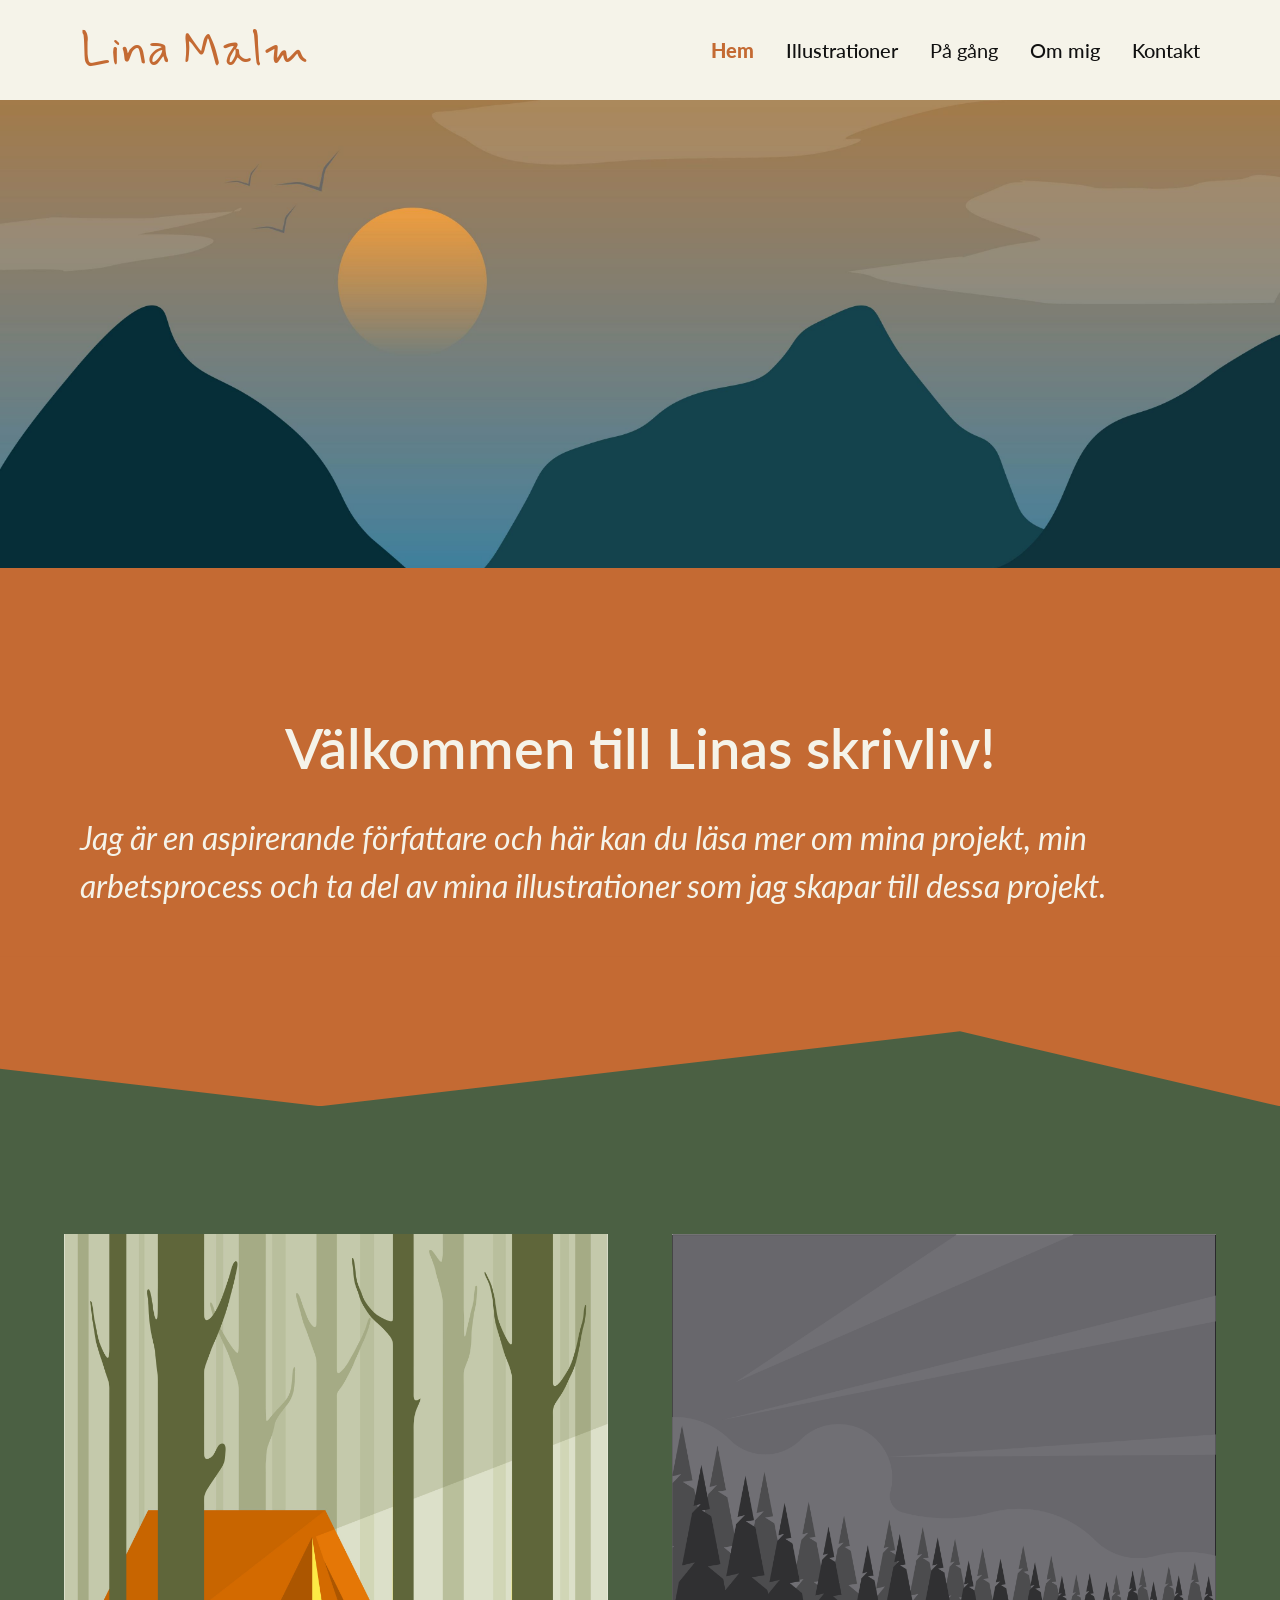
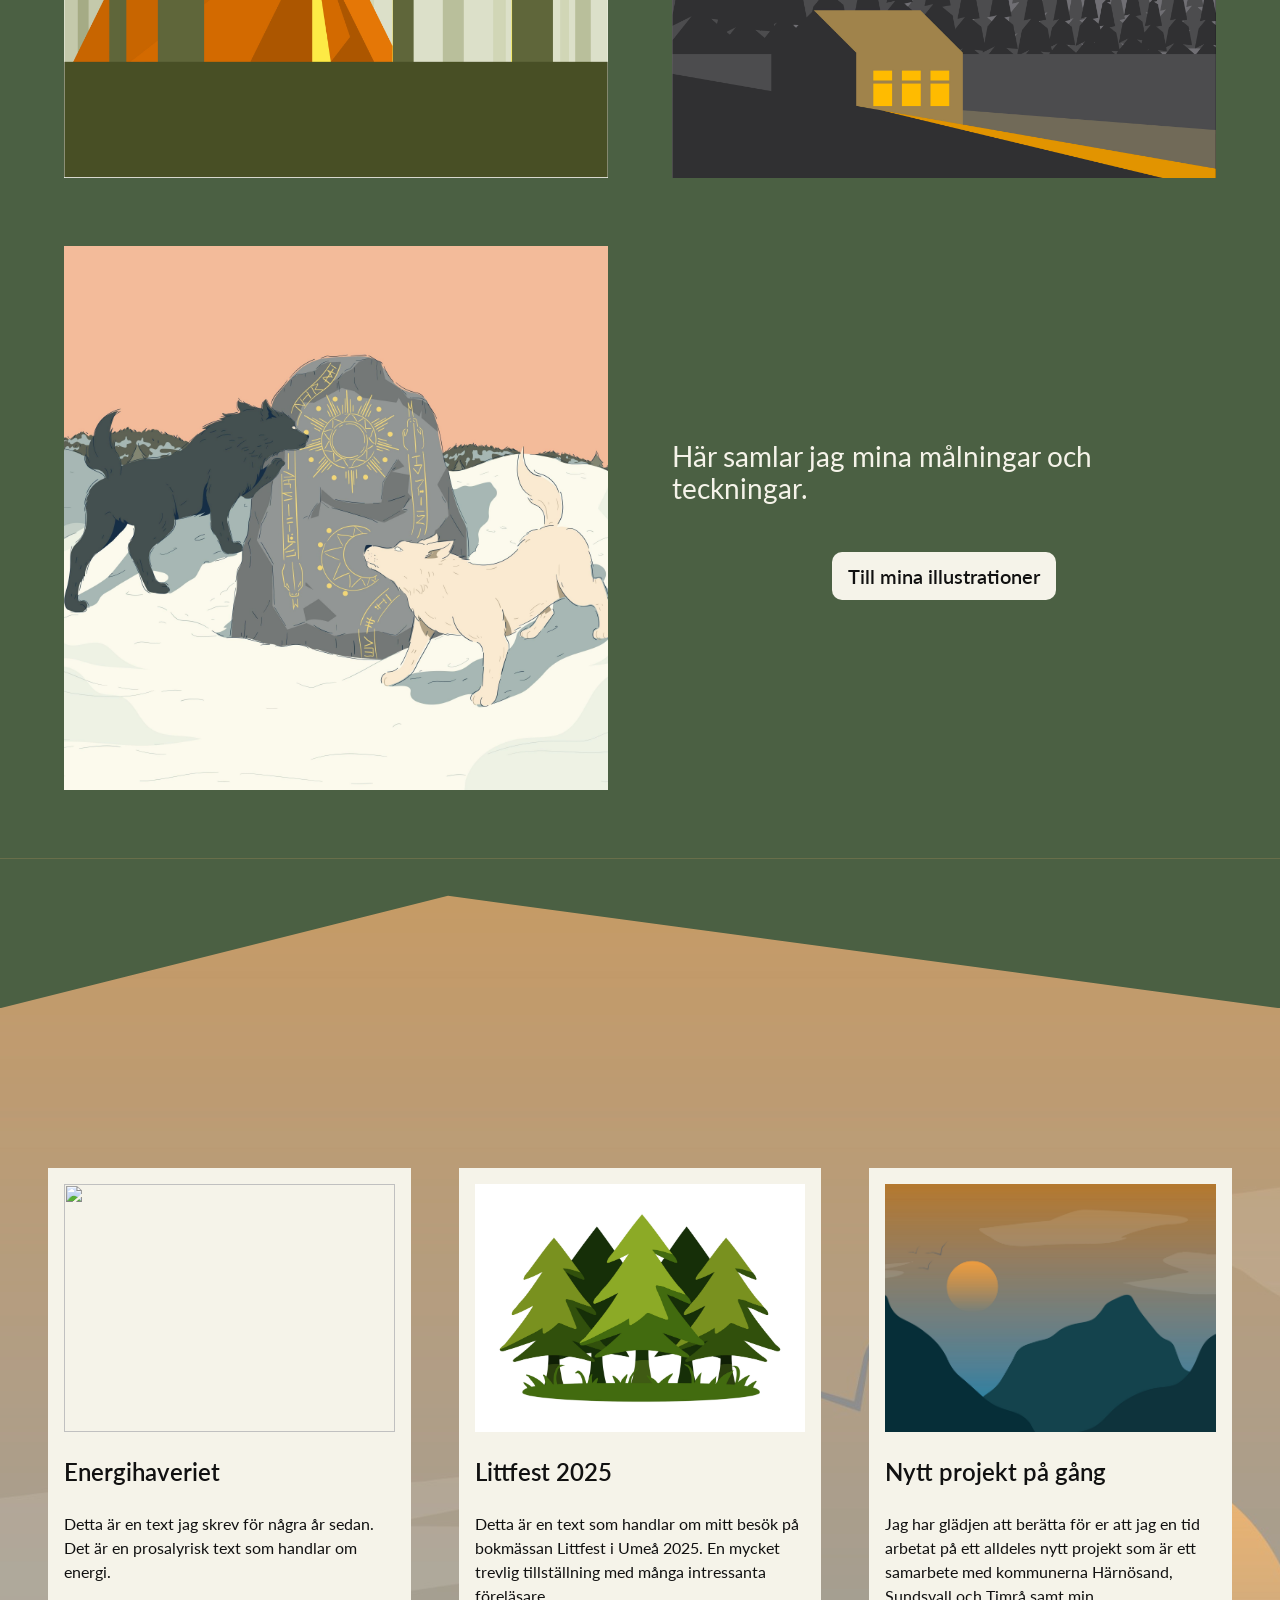
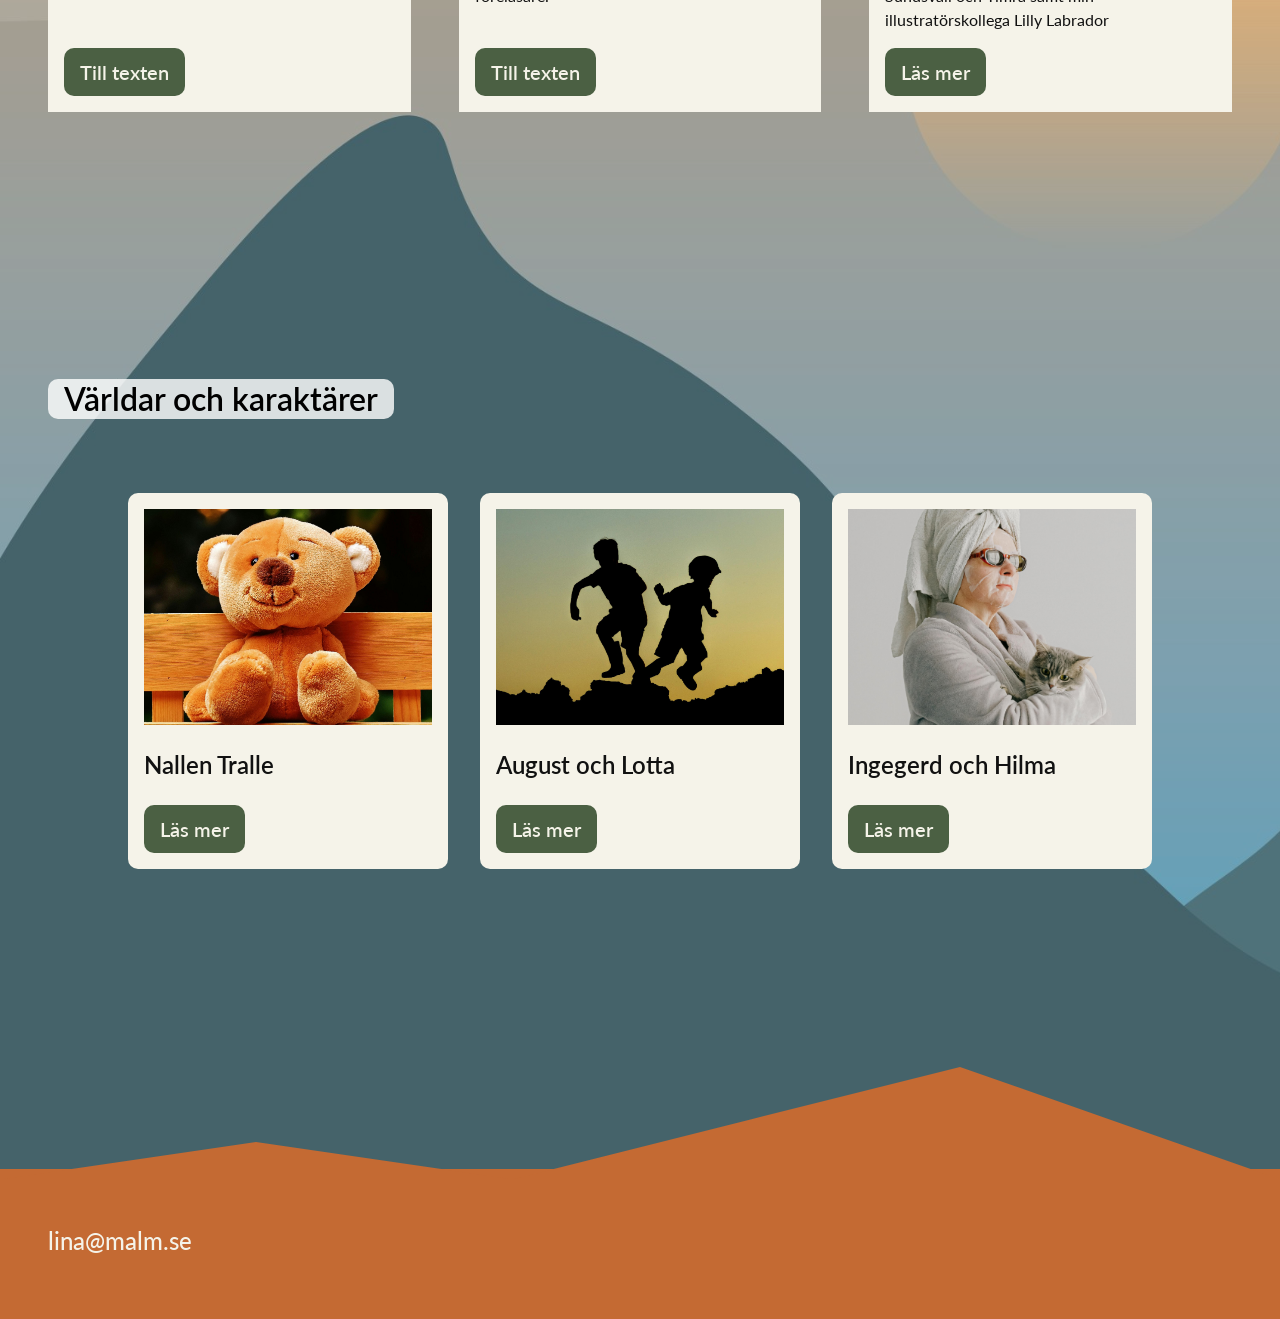
==== index.html @ ade9548f "Påbörjat expandable menu" ====
<!DOCTYPE html>
<html lang="sv">

<head>
    <meta charset="UTF-8">
    <meta name="viewport" content="width=device-width, initial-scale=1.0">
    <title>Lina Malm</title>

    <!-- ikoner -->
    <script src="https://kit.fontawesome.com/57d02b356d.js" crossorigin="anonymous"></script>

    <!-- Fonter -->
    <link rel="preconnect" href="https://fonts.googleapis.com">
    <link rel="preconnect" href="https://fonts.gstatic.com" crossorigin>
    <link
        href="https://fonts.googleapis.com/css2?family=Cormorant+Garamond:ital,wght@0,300..700;1,300..700&family=Lato:ital,wght@0,100;0,300;0,400;0,700;0,900;1,100;1,300;1,400;1,700;1,900&family=Uncial+Antiqua&display=swap"
        rel="stylesheet">

    <link rel="preconnect" href="https://fonts.googleapis.com">
    <link rel="preconnect" href="https://fonts.gstatic.com" crossorigin>
    <link href="https://fonts.googleapis.com/css2?family=Ga+Maamli&family=Great+Vibes&family=Mynerve&display=swap"
        rel="stylesheet">

    <!-- Styles -->
    <link rel="stylesheet" href="style.css">

    <!-- Scripts -->
    <script type="module" src="expandableMenu.js"></script>
</head>

<body>
    <header class="site-header">
        <span class="logotype">Lina Malm</span>
        <nav class="menu">
            <ul class="menu__menulist">
                <li class="menu__list-item menu__list-item--current"><a href="index.html">Hem</a></li>
                <li class="menu__list-item"><a href="">Illustrationer</a></li>
                <li class="menu__list-item menu__list-item--expandable">På gång
                    <ul class="menu__sub">
                        <li class="menu__sub__list-item"><a href="">Världar och karaktärer</a></li>
                        <li class="menu__sub__list-item"><a href="">Arbetsprocesser</a></li>
                        <li class="menu__sub__list-item"><a href="">Texter</a></li>
                    </ul>
                </li>
                <li class="menu__list-item"><a href="om-mig.html">Om mig</a></li>
                <li class="menu__list-item"><a href="">Kontakt</a></li>
            </ul>

            <button class="hamburger-menu">
                <svg width="18" height="12" viewBox="0 0 18 12" fill="none" xmlns="http://www.w3.org/2000/svg">
                    <path
                        d="M1 12C0.71667 12 0.479337 11.904 0.288004 11.712C0.0966702 11.52 0.000670115 11.2827 3.44827e-06 11C-0.000663218 10.7173 0.0953369 10.48 0.288004 10.288C0.48067 10.096 0.718003 10 1 10H17C17.2833 10 17.521 10.096 17.713 10.288C17.905 10.48 18.0007 10.7173 18 11C17.9993 11.2827 17.9033 11.5203 17.712 11.713C17.5207 11.9057 17.2833 12.0013 17 12H1ZM1 7C0.71667 7 0.479337 6.904 0.288004 6.712C0.0966702 6.52 0.000670115 6.28267 3.44827e-06 6C-0.000663218 5.71733 0.0953369 5.48 0.288004 5.288C0.48067 5.096 0.718003 5 1 5H17C17.2833 5 17.521 5.096 17.713 5.288C17.905 5.48 18.0007 5.71733 18 6C17.9993 6.28267 17.9033 6.52033 17.712 6.713C17.5207 6.90567 17.2833 7.00133 17 7H1ZM1 2C0.71667 2 0.479337 1.904 0.288004 1.712C0.0966702 1.52 0.000670115 1.28267 3.44827e-06 1C-0.000663218 0.717333 0.0953369 0.48 0.288004 0.288C0.48067 0.0960001 0.718003 0 1 0H17C17.2833 0 17.521 0.0960001 17.713 0.288C17.905 0.48 18.0007 0.717333 18 1C17.9993 1.28267 17.9033 1.52033 17.712 1.713C17.5207 1.90567 17.2833 2.00133 17 2H1Z"
                        fill="currentColor" />
                </svg>



            </button>

            <ul class="hamburgermenu-expanded">
                <li class="hamburgermenu-expanded__listitem"><a href="index.html">Hem</a></li>
                <li class="hamburgermenu-expanded__listitem"><a href="">Illustrationer</a></li>
                <li class="hamburgermenu-expanded__listitem hamburgermenu-expanded__listitem--with-sub-menu">På gång
                </li>
                <li class="hamburgermenu-expanded__listitem"><a href="">Om mig</a></li>
                <li class="hamburgermenu-expanded__listitem"><a href="">Kontakt</a></li>
            </ul>
        </nav>
    </header>
    <div class="container">

        <div class="hero">
            <figure class="hero__image">
                <img src="images/herobildMittemellanbred.jpg" alt="">
            </figure>
        </div>

        <div class="ingress-test">
            <div class="ingress">
                <h1>Välkommen till Linas skrivliv!</h1>
                <p class="ingress__text">Jag är en aspirerande författare och här kan du läsa mer om mina projekt, min
                    arbetsprocess och ta del av mina illustrationer som jag skapar till dessa projekt.
                </p>
            </div>

            <section class="test">



            </section>
        </div>




        <div class="gallery">
            <figure class="gallery__image">
                <img src="images/bild1.jpg" alt="">
            </figure>

            <figure class="gallery__image">
                <img src="images/bild2.jpg" alt="">
            </figure>

            <figure class="gallery__image">
                <img src="images/bild3.jpg" alt="">
            </figure>

            <div class="gallery__text-area">
                <span class="gallery__text-area__text"> Här samlar jag mina målningar och teckningar. </span>

                <a href="" class="button button--inverted">Till mina illustrationer</a>
            </div>

        </div>

        <div class="above-backgroundforest"></div>


        <div class="backgroundforest">



            <div class="articles">

                <article class="card">
                    <figure class="card__image">
                        <img src="images/bakgrundsbild.jpg" alt="">
                    </figure>

                    <div class="card__content">

                        <div class="card__text">

                            <h3 class=" card__heading">Energihaveriet</h3>

                            <p class="card__exerpt">Detta är en text jag skrev för några år sedan. Det är en prosalyrisk
                                text
                                som
                                handlar om energi.</p>
                        </div>

                        <a href="" class="button">Till texten</a>

                    </div>
                </article>

                <article class="card">
                    <figure class="card__image">
                        <img src="images/bild5.jpg" alt="">
                    </figure>

                    <div class="card__content">

                        <div class="card__text">

                            <h3 class="card__heading">Littfest 2025</h3>

                            <p class="card__exerpt">Detta är en text som handlar om mitt besök på bokmässan Littfest i
                                Umeå
                                2025. En
                                mycket trevlig tillställning med många intressanta föreläsare. </p>
                        </div>

                        <a href="" class="button">Till texten</a>

                    </div>
                </article>

                <article class="card">
                    <figure class="card__image">
                        <img src="images/herobild.jpg" alt="">
                    </figure>

                    <div class="card__content">

                        <div class="card__text">


                            <h3 class="card__heading">Nytt projekt på gång</h3>

                            <p class="card__exerpt">Jag har glädjen att berätta för er att jag en tid arbetat på ett
                                alldeles
                                nytt
                                projekt som är ett samarbete med kommunerna Härnösand, Sundsvall och Timrå samt min
                                illustratörskollega
                                Lilly Labrador</p>
                        </div>

                        <a href="" class="button">Läs mer</a>
                    </div>

                </article>

            </div>

            <div class="projects">

                <h2 class="projects__heading">Världar och karaktärer</h2>

                <div class="project__cards">

                    <div class="project__card">
                        <figure class="project__card__image">
                            <img src="images/nalle.jpg" alt="">
                        </figure>

                        <h3 class="project__card__title">Nallen Tralle</h3>

                        <a href="" class="button">Läs mer</a>
                    </div>

                    <div class="project__card">
                        <figure class="project__card__image">
                            <img src="images/barn.jpg" alt="">
                        </figure>

                        <h3 class="project__card__title">August och Lotta</h3>

                        <a href="" class="button">Läs mer</a>
                    </div>

                    <div class="project__card">
                        <figure class="project__card__image">
                            <img src="images/tantOchKatt.jpg" alt="">
                        </figure>

                        <h3 class="project__card__title">Ingegerd och Hilma</h3>

                        <a href="" class="button">Läs mer</a>
                    </div>

                </div>
            </div>

            <div class="above-footer">

            </div>

        </div>




        <footer>
            <div class="footer__contact">
                <a href="" class="footer__contact__email">lina@malm.se</a>
                <a href="" class="footer__contact__instagram">
                    <i class="fa-brands fa-instagram"></i>
                </a>
            </div>
        </footer>

    </div>

</body>

</html>
---- style.css ----
:root {
  --light-beige: #f5f3e9;
  --darker-beige: #eee9dd;
  /* --dark-grey: #3a3a32; */
  --dark-grey: #111;
  --dark-green: #4b6043;
  /* --mustard-yellow: rgb(185, 106, 51); */
  /* --mustard-yellow: #b36b00; */
  --mustard-yellow: #c46a33;

  --font-headings: "Lato", sans-serif;
  --font-paragraphs: "Lato", sans-serif;
}

/* RESET */

* {
  box-sizing: border-box;

  /* motverkar luddighet på texten i olika webbläsare */
  -webkit-font-smoothing: antialiased;
  -moz-font-smoothing: grayscale;
}

html,
body {
  margin: 0;
  padding: 0;
}

figure {
  margin: 0;
}

img {
  max-width: 100%;
}

/* TYPOGRAFI */

h1 {
  font-family: var(--font-headings);
  font-size: 3.5rem;
  line-height: 3.5rem;
  font-weight: 600;
}

h2 {
  font-family: var(--font-headings);
  font-size: 2rem;
  line-height: 2.5rem;
  font-weight: 600;
}

h3 {
  font-family: var(--font-headings);
  font-size: 1.5rem;
  line-height: 2rem;
  font-weight: 600;
}

p {
  font-family: var(--font-paragraphs);
  font-size: 1rem;
  line-height: 1.5rem;
  font-weight: 400;
}

a {
  font-family: var(--font-headings);
  font-size: 1.25rem;
  line-height: 1.25rem;
  text-decoration: none;
  font-weight: 500;

  &:hover {
    color: var(--mustard-yellow);
  }
}

h1,
h2,
h3,
p,
a {
  color: var(--dark-grey);
}

/* KOMPONENTER */
.button {
  height: 3rem;
  padding: 0.5rem 1rem;
  border-radius: 10px;
  background-color: var(--dark-green);
  color: var(--light-beige);
  font-family: var(--font-headings);
  font-size: 1.25rem;
  line-height: 2.5rem;
  font-weight: 600;
  display: inline-flex;
  align-items: center;
  text-decoration: none;

  &.button--inverted {
    background-color: var(--light-beige);
    color: var(--dark-grey);
  }
}

.site-header {
  background-color: var(--light-beige);
  position: fixed;
  top: 0;
  left: 0;
  width: 100%;
  z-index: 999;
  display: flex;
  justify-content: space-between;
  align-items: center;
  height: 100px;
  padding: 0 5rem;
  .logotype {
    /* font-family: "Ga Maamli", sans-serif; */
    /* font-family: "Great Vibes", cursive; */
    font-family: "Mynerve", cursive;

    font-size: 3rem;
    color: var(--mustard-yellow);
  }

  .menu__menulist {
    display: flex;
    gap: 2rem;
    list-style: none;
    text-decoration: none;
    font-family: "Lato", sans-serif;
    font-size: 1.25rem;
    color: var(--dark-grey);

    .menu__list-item--current a {
      color: var(--mustard-yellow);
      font-weight: 900;
    }

    .menu__list-item--expandable {
      position: relative;
    }

    .menu__sub {
      display: none;
      position: absolute;
      top: 100%;
      list-style: none;
      background-color: var(--light-beige);
      margin-left: 0;
      padding-left: 0;
      padding-top: 1rem;

      .menu__sub__list-item {
        white-space: nowrap;
        padding: 0.5rem 1rem;
      }
    }

    .menu__list-item--expandable:hover {
      .menu__sub {
        display: block;
      }
    }
  }

  .hamburger-menu {
    border: 0;
    background: none;
    display: none;
  }

  .hamburgermenu-expanded {
    position: absolute;
    right: 1rem;
    list-style: none;
    background-color: var(--light-beige);
    padding: 1rem;

    li {
      font-family: "Lato", sans-serif;
      font-size: 1.25rem;
      color: var(--dark-grey);
      &:hover {
        color: var(--mustard-yellow);
      }
    }

    display: none;

    &.visible {
      display: flex;
      flex-direction: column;
      gap: 0.5rem;

      @media screen and (min-width: 780px) {
        display: none;
      }
    }
  }

  @media screen and (max-width: 1100px) {
    padding: 0 2rem;
  }

  @media screen and (max-width: 1000px) {
    .menu__menulist {
      gap: 1rem;

      .menu__list-item,
      .menu__list-item > a {
        font-size: 1rem;
      }

      .menu__sub {
        .menu__sub__list-item > a {
          font-size: 1rem;
        }
      }
    }
  }

  @media screen and (max-width: 900px) {
    padding: 0 1rem;
  }
  @media screen and (max-width: 780px) {
    .menu__menulist {
      display: none;
    }
    .hamburger-menu {
      display: block;
    }
  }

  @media screen and (max-width: 550px) {
    .logotype {
      font-size: 2rem;
    }
  }
}

.container {
  margin-top: 100px;
  /* min-height: 510rem;
  min-width: 70rem; */

  /* background-color: var(--light-beige); */
}

.hero__image {
  margin-bottom: -1rem;
  overflow-x: hidden;
}

.ingress {
  padding-top: 5rem;
  padding-left: 5rem;
  padding-right: 5rem;
  height: 25rem;
  display: flex;
  flex-direction: column;
  justify-content: center;
  align-items: center;

  background-color: var(--mustard-yellow);

  h1 {
    color: var(--light-beige);
  }

  .ingress__text {
    margin: 0;
    color: var(--light-beige);
    font-size: 2rem;
    line-height: 3rem;
    max-width: 75rem;
    font-style: italic;
  }
}

.ingress-test {
  background-color: var(--mustard-yellow);
}

.test {
  height: 150px;
  width: 100%;
  background-color: var(--mustard-yellow);
  /* background-color: pink; */
  clip-path: polygon(0px 0px, 100% 0px, 100% 100%, 75% 50%, 25% 100%, 0px 75%);
}

.gallery {
  /* background-color: var(--light-beige); */

  background-color: var(--dark-green);
  /* .gallery__image {
    background-color: var(--light-beige);
    padding: 1rem;
  } */

  display: grid;
  grid-template-columns: 1fr 1fr;
  grid-template-rows: 1fr 1fr;

  gap: 4rem;
  padding: 15rem 4rem 4rem;
  margin-top: -7rem;

  .gallery__text-area {
    display: flex;
    flex-direction: column;
    justify-content: center;
    align-items: center;
    gap: 3rem;

    .gallery__text-area__text {
      font-family: var(--font-headings);

      color: var(--light-beige);

      font-size: 1.75rem;
      line-height: 2rem;
    }
  }
}

.above-backgroundforest {
  height: 150px;
  /* background-color: var(--light-beige); */
  background-color: var(--dark-green);

  width: 100%;
  clip-path: polygon(0px 0px, 100% 0px, 100% 100%, 35% 25%, 0px 100%);
}

.backgroundforest {
  margin-top: -150px;
  padding-top: 150px;
  background-image: url("images/herobild.jpg");

  /* background: linear-gradient(rgba(47, 58, 46, 0.7), rgba(47, 58, 46, 0.7)),
    url(images/bakgrundsbild.jpg); */

  background-size: cover;

  background-repeat: no-repeat;

  margin-bottom: 150px;
  /* background-blend-mode: var(--mustard-yellow); */
  background-color: rgba(255, 255, 255, 0.25);
  background-blend-mode: overlay;
}

.articles {
  /* background-color: #fff; */

  display: flex;
  flex-wrap: wrap;
  padding: 10rem 3rem;
  gap: 3rem;

  .card {
    background-color: var(--light-beige);
    display: flex;
    flex-direction: column;
    flex: 1 1 18rem;
    padding: 1rem;

    .card__image {
      aspect-ratio: 4/3;
      overflow: hidden;
    }

    .card__image img {
      width: 100%;
      height: 100%;
      object-fit: cover;
      display: block;
    }

    .card__content {
      display: flex;
      flex-direction: column;
      justify-content: space-between;

      flex: 1;

      .button {
        margin-top: auto;
        width: fit-content;
        /* align-self: center; */
      }
    }
  }
}

.projects {
  margin-top: 5rem;

  .projects__heading {
    display: inline-block;
    background-color: rgba(255, 255, 255, 0.8);
    background-blend-mode: overlay;
    border-radius: 10px;

    margin-left: 3rem;
    padding: 0 1rem;
  }

  .projects__heading,
  .projects__description {
    color: black;
  }
  .project__cards {
    height: 100%;
    display: flex;
    justify-content: center;
    gap: 2rem;
    margin-top: 3rem;
    padding-bottom: 10rem;
  }

  .project__card {
    background-color: var(--light-beige);

    /* display: grid;
    grid-template-columns: 1fr;
    grid-template-rows: 5fr 2fr 1fr; */

    display: flex;
    flex-direction: column;
    flex: 1 1 18rem;

    max-width: 20rem;
    padding: 1rem;
    border-radius: 10px;

    .project__card__image {
      max-width: 20rem;
      /* border-radius: 100%; */

      aspect-ratio: 4/3;
      overflow: hidden;

      img {
        height: 100%;
        width: 100%;
        object-fit: cover;
        display: block;
      }
    }
    .button {
      width: fit-content;
      margin-top: auto;
      /* align-self: center; */
    }
  }
}

.projects {
  height: 100%;
}

.above-footer {
  height: 150px;
  width: 100%;
  background-color: var(--mustard-yellow);
  /* background-color: pink; */

  clip-path: polygon(0% 100%, 20% 75%, 40% 100%, 75% 25%, 100% 100%, 0% 100%);
}

footer {
  /* padding: 10rem 4rem 4rem; */
  margin-top: -10rem;
  color: var(--light-beige);
  background-color: var(--mustard-yellow);
  height: 150px;
  display: flex;
  align-items: center;
  padding-left: 3rem;
  justify-content: start;
  /* gap: 2rem; */
  line-height: 1.5rem;
}

.footer__contact__email {
  color: var(--light-beige);
  font-size: 1.5rem;
  margin-right: 1.25rem;
}

.fa-instagram {
  color: var(--light-beige);
  /* vertical-align: baseline; */
  margin: 0;
  padding: 0;
  font-size: 1.5rem;
}

/* OM MIG - UNDERSIDAN */
.content__om-mig {
  margin-top: 100px;
  background-color: var(--light-beige);
  padding: 2rem 3rem;
}

.om-mig__picture-heading-ingress {
  display: grid;
  grid-template-columns: 2fr 3fr;

  gap: 2rem;
  max-width: 60rem;
  padding: 0;
  margin: 0 auto;

  h2 {
    padding: 0;
    margin: 1rem 0 1rem;
  }

  .om-mig__heading-ingress {
    /* display: flex;
    flex-direction: column;
    justify-content: center; */

    font-style: var(--font-paragraphs);
    color: var(--dark-grey);
  }

  .om-mig__ingress {
    background-color: var(--light-beige);
    padding: 0;
    margin: 0;

    font-size: 1.25rem;
    font-style: italic;
    line-height: 150%;
  }
}

.om-mig__text {
  max-width: 60rem;
  margin-left: auto;
  margin-right: auto;
}

.footer--om-mig {
  margin-top: auto;
  /* padding: 10rem 4rem 4rem; */
  /* margin-top: -10rem; */
  color: var(--light-beige);
  background-color: var(--mustard-yellow);
  height: 150px;
  display: flex;
  align-items: center;
  padding-left: 3rem;
  justify-content: start;
  /* gap: 2rem; */
  line-height: 1.5rem;

  .footer__contact__email {
    color: var(--light-beige);
    font-size: 1.5rem;
    margin-right: 1.25rem;
  }

  .fa-instagram {
    color: var(--light-beige);
    /* vertical-align: baseline; */
    margin: 0;
    padding: 0;
    font-size: 1.5rem;
  }
}
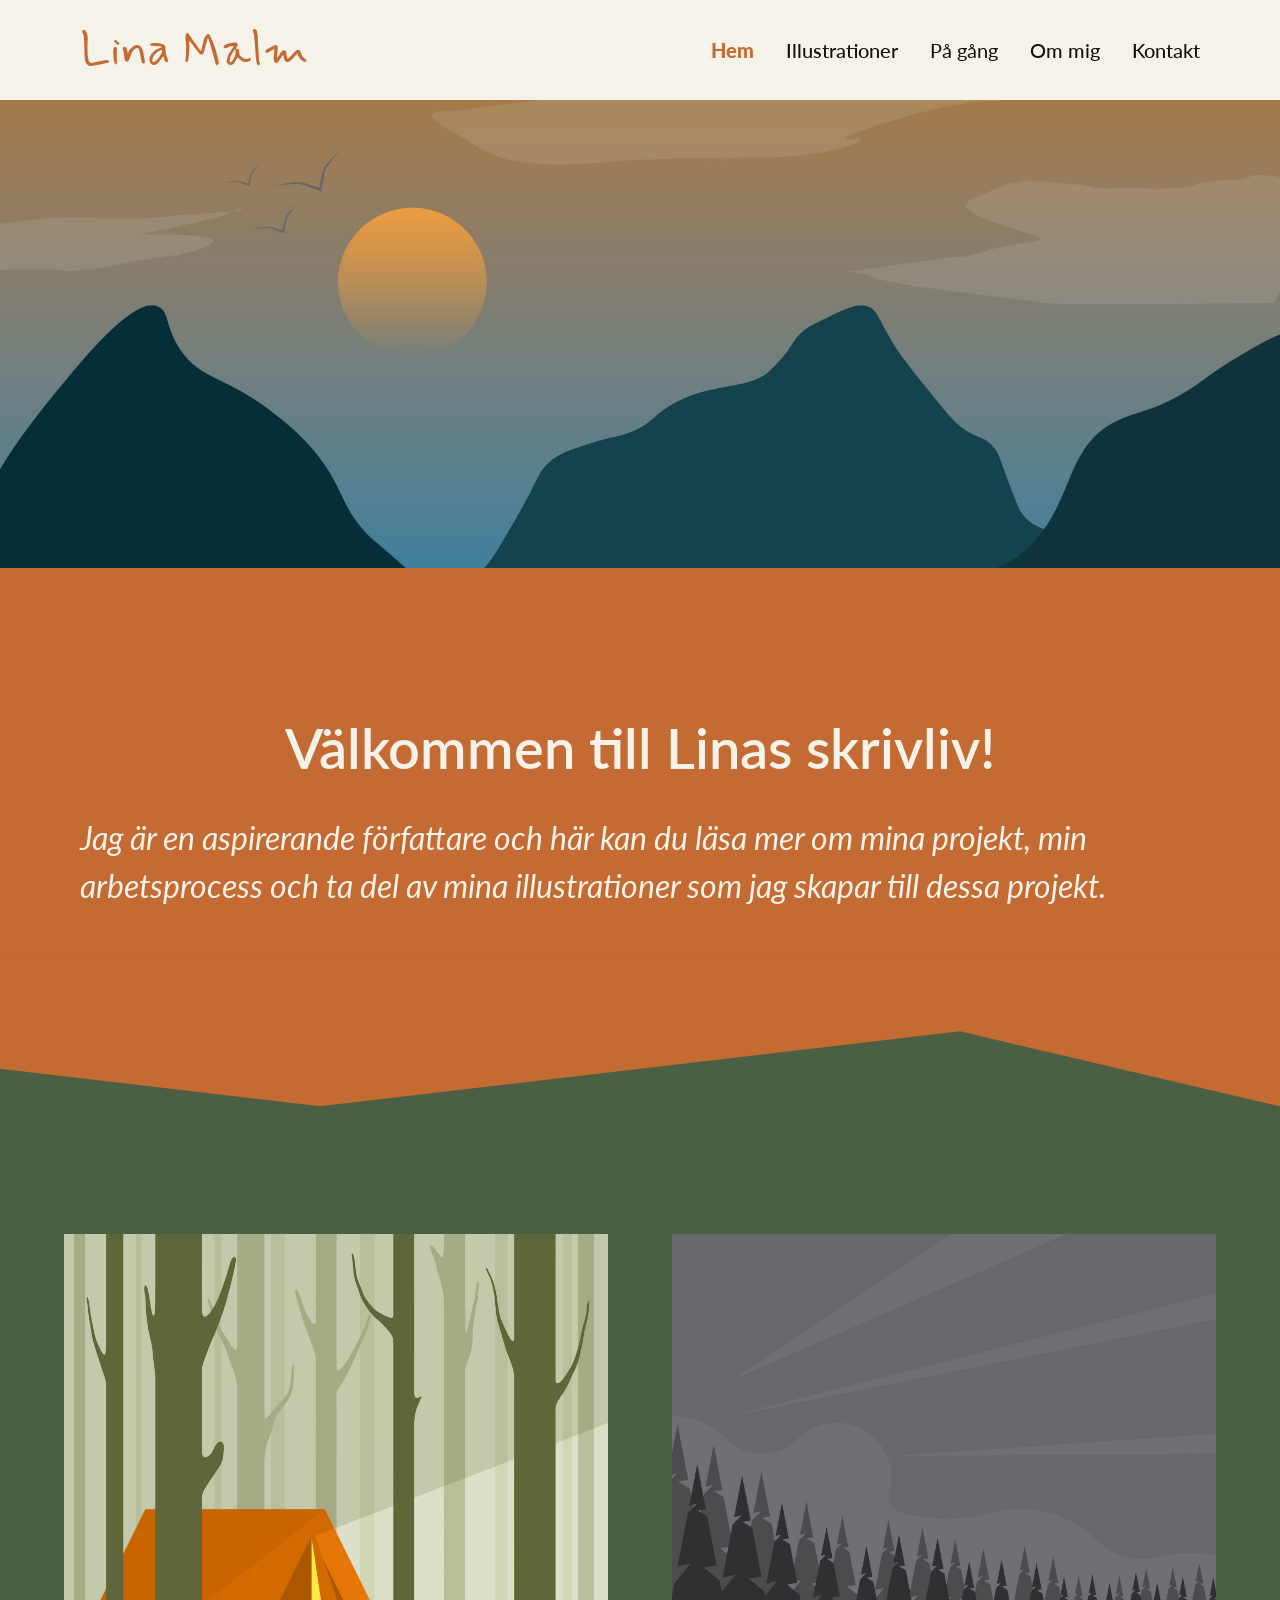
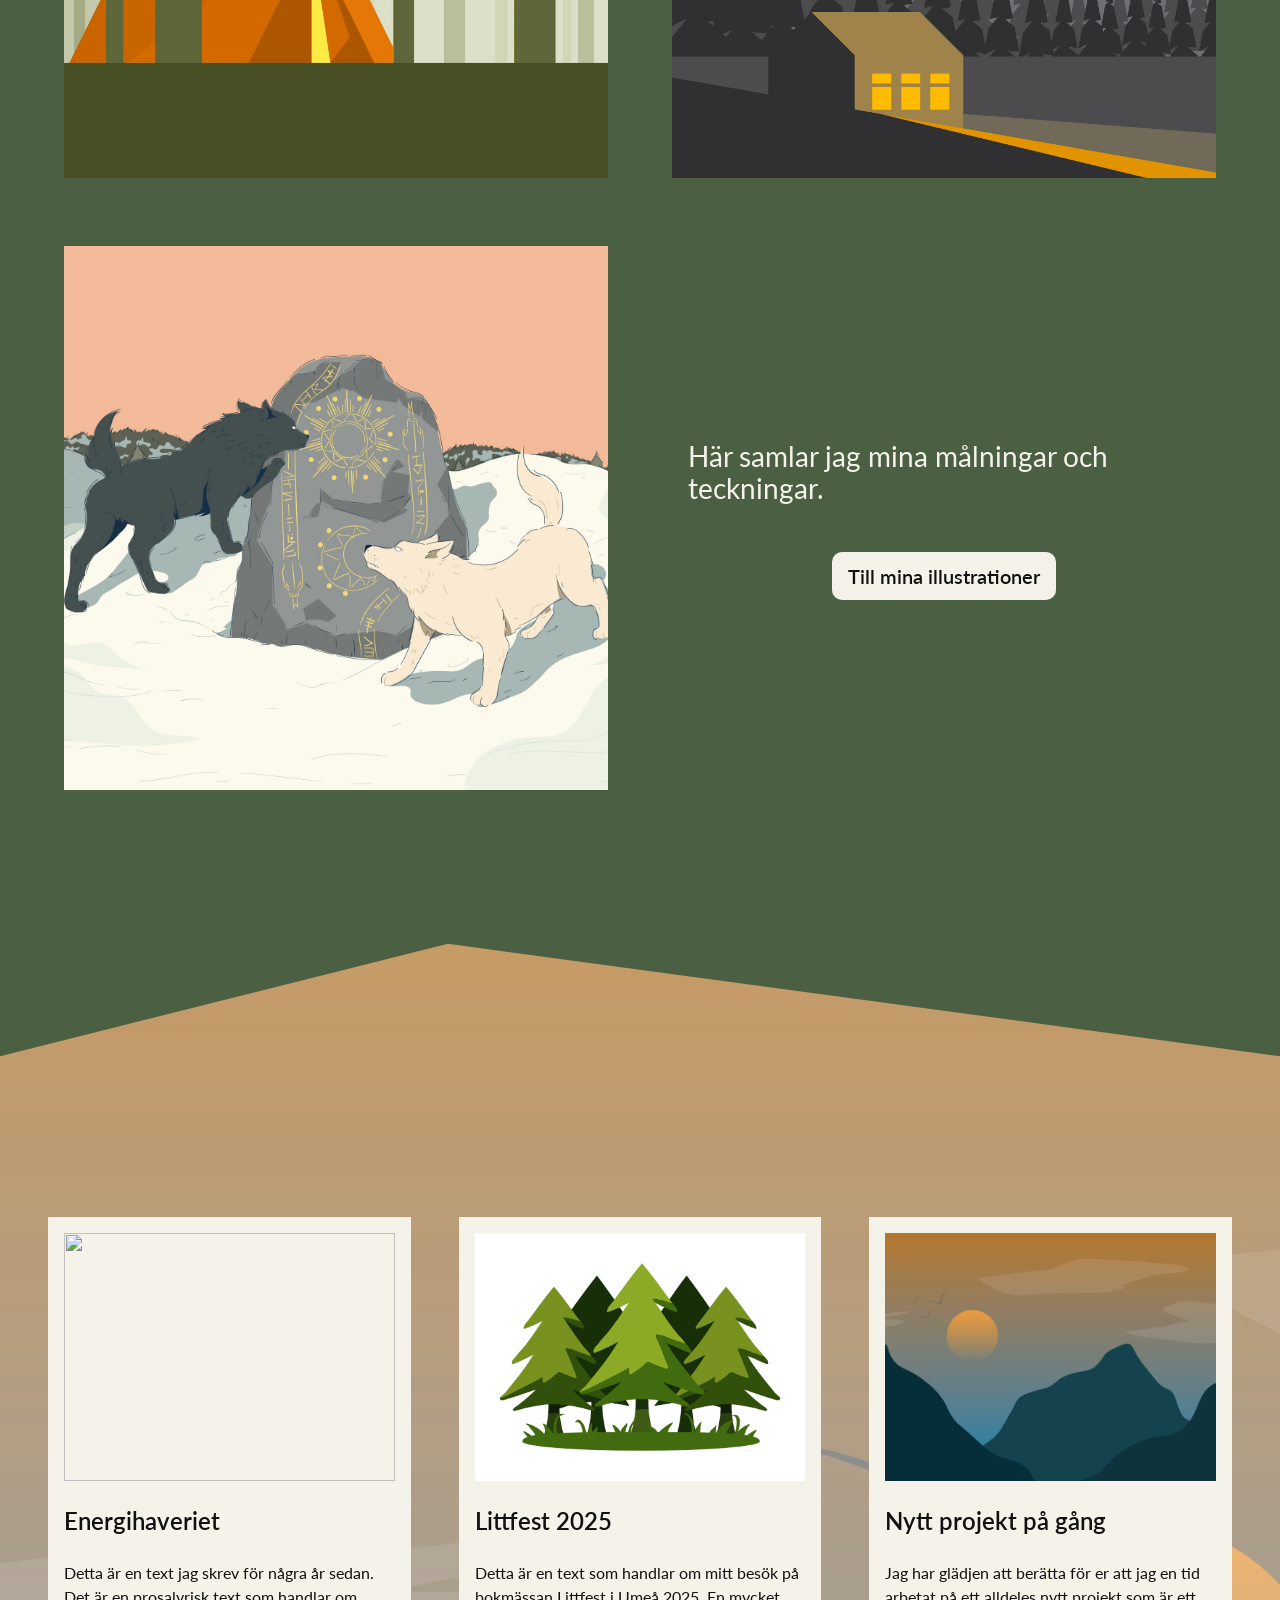
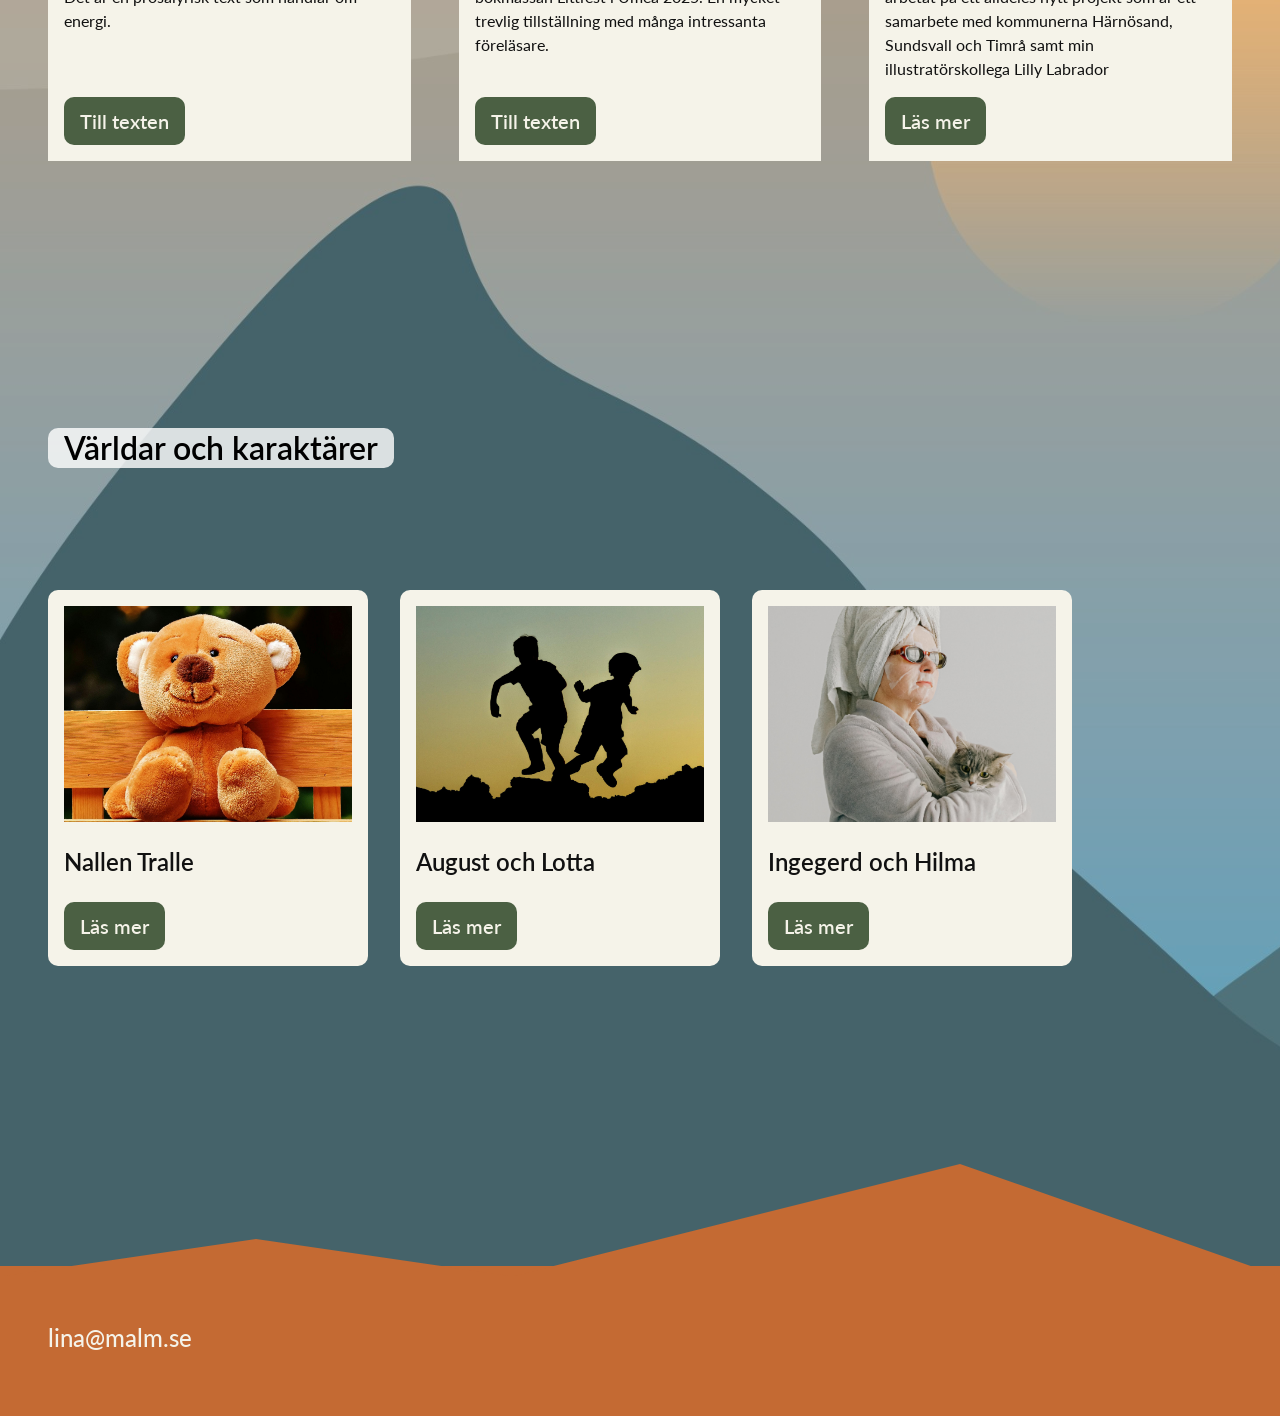
==== commit 75e42e8c: "Fixat bugg med synlig kantlinje vid extradivarna med polygon" ====
--- a/index.html
+++ b/index.html
@@ -58,9 +58,17 @@
             </button>
 
             <ul class="hamburgermenu-expanded">
+                <li class="hamburgermenu-expanded__listitem close-item"><button class="close-button">X</button></li>
                 <li class="hamburgermenu-expanded__listitem"><a href="index.html">Hem</a></li>
                 <li class="hamburgermenu-expanded__listitem"><a href="">Illustrationer</a></li>
                 <li class="hamburgermenu-expanded__listitem hamburgermenu-expanded__listitem--with-sub-menu">På gång
+                    <ul class="hamburgermenu-expanded__submenu-expanded">
+                        <li class="menu__sub__list-item"><a href="">Världar och karaktärer</a></li>
+                        <li class="menu__sub__list-item"><a href="">Arbetsprocesser</a></li>
+                        <li class="menu__sub__list-item"><a href="">Texter</a></li>
+
+
+                    </ul>
                 </li>
                 <li class="hamburgermenu-expanded__listitem"><a href="">Om mig</a></li>
                 <li class="hamburgermenu-expanded__listitem"><a href="">Kontakt</a></li>
@@ -85,6 +93,7 @@
 
             <section class="test">
 
+                <!-- Hela denna div är en polygonformation för ojämna kanter på sektionerna -->
 
 
             </section>
@@ -92,29 +101,37 @@
 
 
 
-
-        <div class="gallery">
-            <figure class="gallery__image">
-                <img src="images/bild1.jpg" alt="">
-            </figure>
-
-            <figure class="gallery__image">
-                <img src="images/bild2.jpg" alt="">
-            </figure>
-
-            <figure class="gallery__image">
-                <img src="images/bild3.jpg" alt="">
-            </figure>
-
-            <div class="gallery__text-area">
-                <span class="gallery__text-area__text"> Här samlar jag mina målningar och teckningar. </span>
-
-                <a href="" class="button button--inverted">Till mina illustrationer</a>
-            </div>
-
-        </div>
-
-        <div class="above-backgroundforest"></div>
+        <div class="gallery-and-above-background-forest">
+
+
+            <div class="gallery">
+                <figure class="gallery__image">
+                    <img src="images/bild1.jpg" alt="">
+                </figure>
+
+                <figure class="gallery__image">
+                    <img src="images/bild2.jpg" alt="">
+                </figure>
+
+                <figure class="gallery__image">
+                    <img src="images/bild3.jpg" alt="">
+                </figure>
+
+                <div class="gallery__text-area">
+                    <span class="gallery__text-area__text"> Här samlar jag mina målningar och teckningar. </span>
+
+                    <a href="" class="button button--inverted">Till mina illustrationer</a>
+                </div>
+
+            </div>
+
+            <div class="above-backgroundforest">
+                <!-- Hela denna div är en polygonformation för ojämna kanter på sektionerna -->
+
+            </div>
+
+        </div>
+
 
 
         <div class="backgroundforest">
@@ -234,6 +251,7 @@
             </div>
 
             <div class="above-footer">
+                <!-- Hela denna div är en polygonformation för ojämna kanter på sektionerna -->
 
             </div>
 
--- a/style.css
+++ b/style.css
@@ -186,9 +186,20 @@
       font-family: "Lato", sans-serif;
       font-size: 1.25rem;
       color: var(--dark-grey);
+      padding: 0.5rem;
       &:hover {
         color: var(--mustard-yellow);
       }
+    }
+
+    .close-item {
+      align-self: flex-end;
+    }
+
+    .close-button {
+      border: none;
+      background: none;
+      font-size: 1.5rem;
     }
 
     display: none;
@@ -201,6 +212,15 @@
       @media screen and (min-width: 780px) {
         display: none;
       }
+    }
+  }
+
+  .hamburgermenu-expanded__submenu-expanded {
+    list-style: none;
+    padding-top: 0.5rem;
+
+    li {
+      padding: 0.5rem;
     }
   }
 
@@ -280,6 +300,47 @@
     line-height: 3rem;
     max-width: 75rem;
     font-style: italic;
+    z-index: 950;
+  }
+
+  @media screen and (max-width: 1080px) {
+    align-items: start;
+  }
+
+  @media screen and (max-width: 900px) {
+    padding: 3rem 3rem 0 3rem;
+  }
+
+  @media screen and (max-width: 810px) {
+    height: 15rem;
+
+    h1 {
+      font-size: 2rem;
+      line-height: 2rem;
+    }
+
+    .ingress__text {
+      font-size: 1.5rem;
+      line-height: 150%;
+    }
+  }
+
+  @media screen and (max-width: 650px) {
+    padding: 1rem 1rem 0 1rem;
+  }
+
+  @media screen and (max-width: 500px) {
+    height: 10rem;
+
+    h1 {
+      font-size: 1.5rem;
+      line-height: 100%;
+    }
+
+    .ingress__text {
+      font-size: 1rem;
+      line-height: 150%;
+    }
   }
 }
 
@@ -295,24 +356,23 @@
   clip-path: polygon(0px 0px, 100% 0px, 100% 100%, 75% 50%, 25% 100%, 0px 75%);
 }
 
+.gallery-and-above-background-forest {
+  background-color: var(--dark-green);
+}
+
 .gallery {
-  /* background-color: var(--light-beige); */
-
   background-color: var(--dark-green);
-  /* .gallery__image {
-    background-color: var(--light-beige);
-    padding: 1rem;
-  } */
 
   display: grid;
   grid-template-columns: 1fr 1fr;
-  grid-template-rows: 1fr 1fr;
+  /* grid-template-rows: 1fr 1fr; */
 
   gap: 4rem;
-  padding: 15rem 4rem 4rem;
+  padding: 15rem 4rem 10rem;
   margin-top: -7rem;
 
   .gallery__text-area {
+    padding: 1rem;
     display: flex;
     flex-direction: column;
     justify-content: center;
@@ -328,11 +388,37 @@
       line-height: 2rem;
     }
   }
+
+  @media screen and (max-width: 900px) {
+    gap: 2rem;
+    padding: 12rem 2rem 4rem;
+  }
+
+  @media screen and (max-width: 700px) {
+    gap: 1rem;
+    padding: 10rem 1rem 4rem;
+
+    .gallery__text-area {
+      .gallery__text-area__text {
+        font-size: 1.25rem;
+        line-height: 150%;
+      }
+
+      .button {
+        font-size: 1.25rem;
+        padding: 0.5rem 1rem;
+      }
+    }
+  }
+
+  @media screen and (max-width: 600px) {
+    grid-template-columns: 1fr;
+  }
 }
 
 .above-backgroundforest {
+  margin-top: -3rem;
   height: 150px;
-  /* background-color: var(--light-beige); */
   background-color: var(--dark-green);
 
   width: 100%;
@@ -340,7 +426,7 @@
 }
 
 .backgroundforest {
-  margin-top: -150px;
+  margin-top: -149px;
   padding-top: 150px;
   background-image: url("images/herobild.jpg");
 
@@ -402,6 +488,9 @@
 
 .projects {
   margin-top: 5rem;
+  display: flex;
+  flex-direction: column;
+  align-items: flex-start;
 
   .projects__heading {
     display: inline-block;
@@ -418,8 +507,10 @@
     color: black;
   }
   .project__cards {
+    padding: 3rem;
     height: 100%;
     display: flex;
+    flex-wrap: wrap;
     justify-content: center;
     gap: 2rem;
     margin-top: 3rem;
@@ -461,11 +552,34 @@
       /* align-self: center; */
     }
   }
-}
-
-.projects {
+
+  @media screen and (max-width: 780px) {
+    padding: 2rem;
+
+    .projects__heading {
+      margin-left: auto;
+      margin-right: auto;
+      /* align-self: center; */
+    }
+
+    .project__cards {
+      margin-top: 0;
+    }
+  }
+
+  @media screen and (max-width: 650px) {
+    margin-top: 0;
+    padding: 0;
+
+    .project__cards {
+      padding: 3rem;
+    }
+  }
+}
+
+/* .projects {
   height: 100%;
-}
+} */
 
 .above-footer {
   height: 150px;
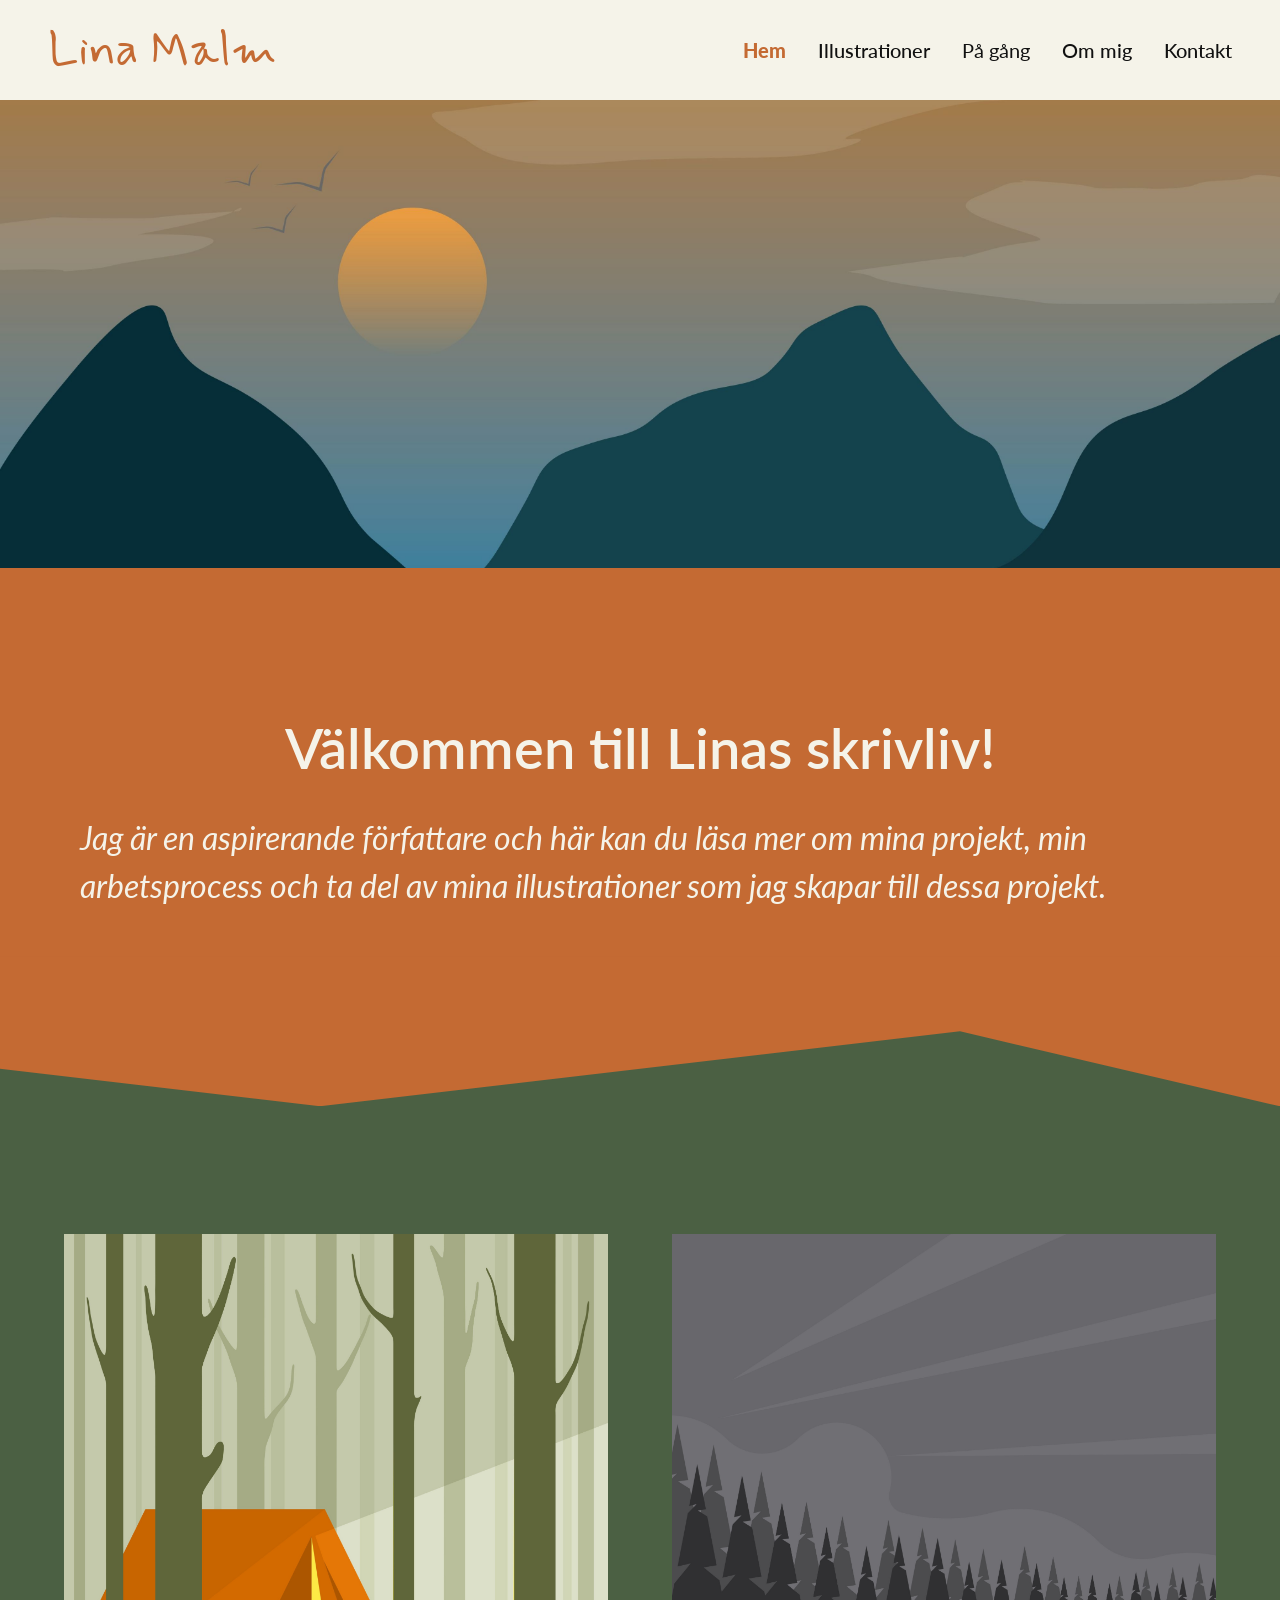
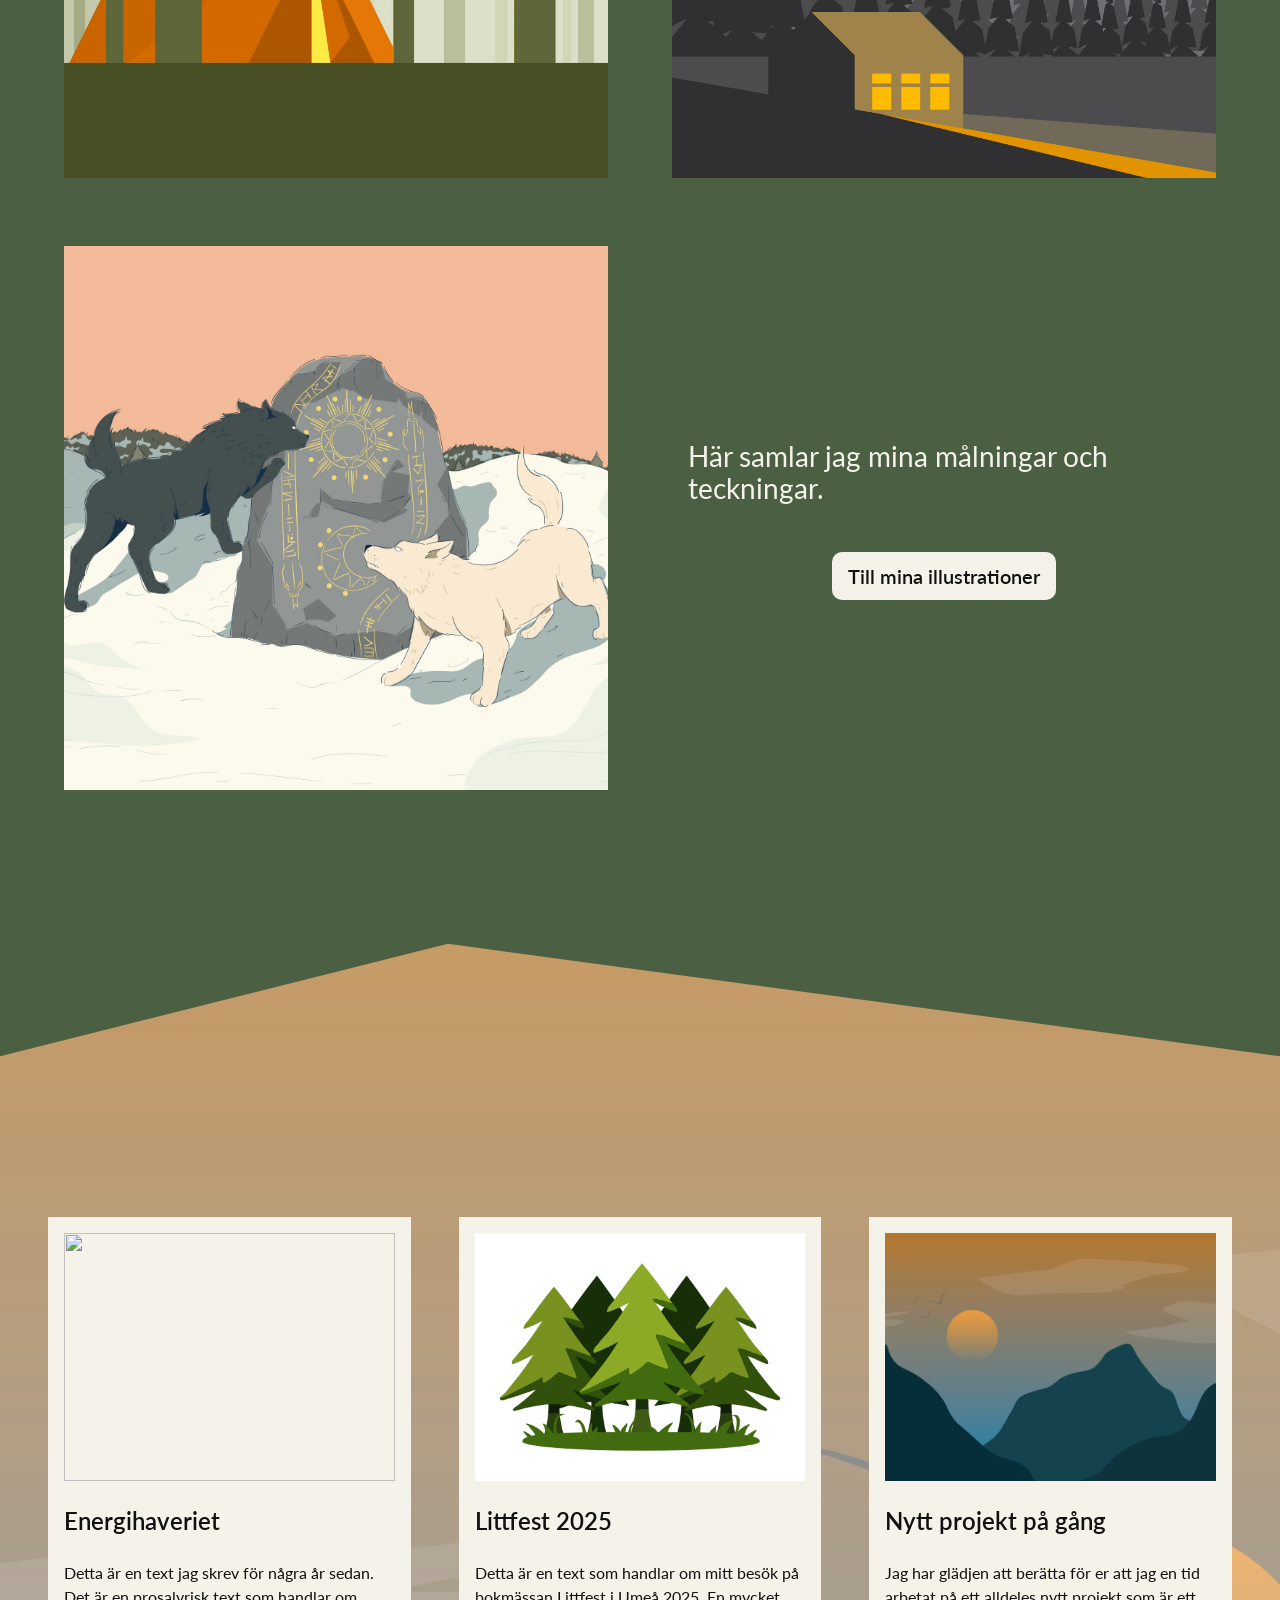
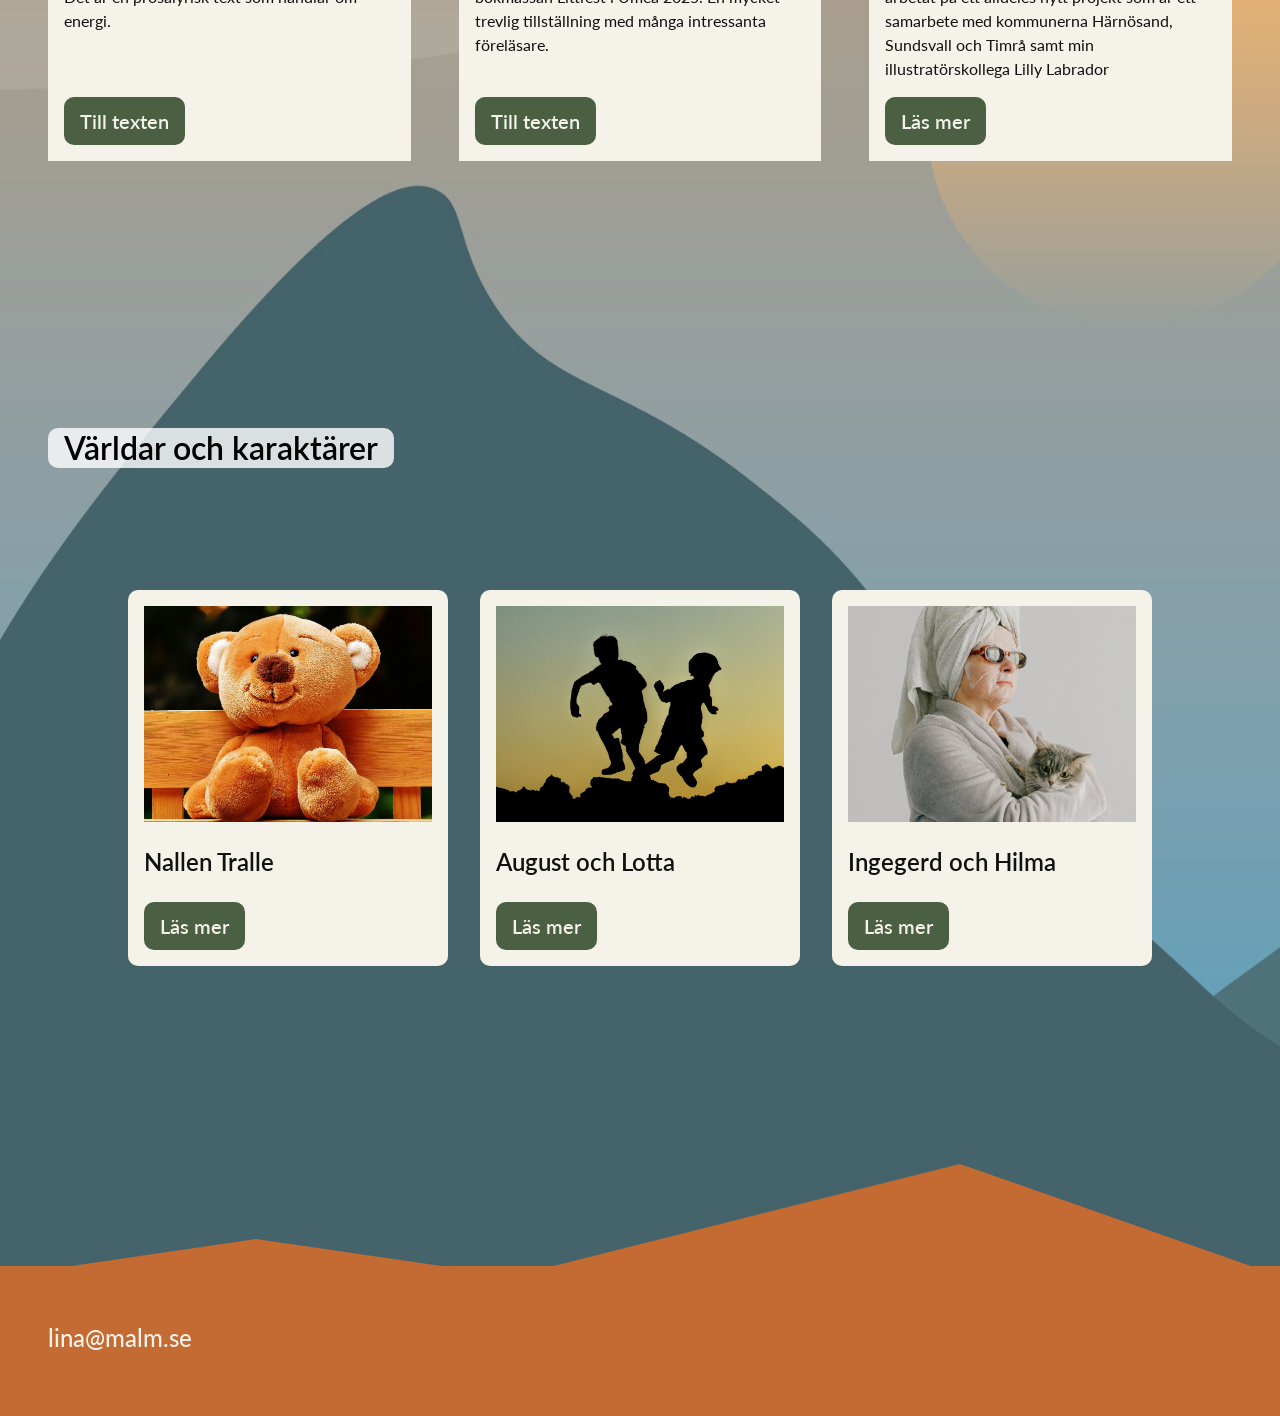
==== commit 7655c3ab: "Påbörjat galleri-undersida" ====
--- a/index.html
+++ b/index.html
@@ -34,7 +34,7 @@
         <nav class="menu">
             <ul class="menu__menulist">
                 <li class="menu__list-item menu__list-item--current"><a href="index.html">Hem</a></li>
-                <li class="menu__list-item"><a href="">Illustrationer</a></li>
+                <li class="menu__list-item"><a href="illustrationer.html">Illustrationer</a></li>
                 <li class="menu__list-item menu__list-item--expandable">På gång
                     <ul class="menu__sub">
                         <li class="menu__sub__list-item"><a href="">Världar och karaktärer</a></li>
--- a/style.css
+++ b/style.css
@@ -62,7 +62,7 @@
 p {
   font-family: var(--font-paragraphs);
   font-size: 1rem;
-  line-height: 1.5rem;
+  line-height: 150%;
   font-weight: 400;
 }
 
@@ -118,7 +118,7 @@
   justify-content: space-between;
   align-items: center;
   height: 100px;
-  padding: 0 5rem;
+  padding: 0 3rem;
   .logotype {
     /* font-family: "Ga Maamli", sans-serif; */
     /* font-family: "Great Vibes", cursive; */
@@ -490,9 +490,11 @@
   margin-top: 5rem;
   display: flex;
   flex-direction: column;
-  align-items: flex-start;
+  /* align-items: flex-start; */
+  align-items: center;
 
   .projects__heading {
+    align-self: flex-start;
     display: inline-block;
     background-color: rgba(255, 255, 255, 0.8);
     background-blend-mode: overlay;
@@ -640,10 +642,6 @@
   }
 
   .om-mig__heading-ingress {
-    /* display: flex;
-    flex-direction: column;
-    justify-content: center; */
-
     font-style: var(--font-paragraphs);
     color: var(--dark-grey);
   }
@@ -693,3 +691,55 @@
     font-size: 1.5rem;
   }
 }
+
+/* ILLUSTRATIONER - UNDERSIDAN */
+
+.illustrationer--outer-container {
+  background: var(--light-beige);
+}
+
+.illustrationer__content {
+  min-height: 100px;
+  margin-top: 100px;
+  padding: 5rem 2rem;
+
+  max-width: 60rem;
+  margin-inline: auto;
+
+  p {
+    font-size: 20px;
+  }
+
+  .illustrationer__gallery {
+    display: grid;
+    grid-template-columns: 1fr 1fr;
+    gap: 3rem;
+    padding: 5rem 0;
+  }
+
+  .card__image {
+    /* aspect-ratio: 1/1.414; */
+  }
+
+  @media screen and (max-width: 1000px) {
+    .illustrationer__gallery {
+      gap: 2rem;
+    }
+  }
+  @media screen and (max-width: 850px) {
+    .illustrationer__gallery {
+      gap: 1rem;
+    }
+  }
+
+  @media screen and (max-width: 640px) {
+    .illustrationer__gallery {
+      grid-template-columns: 1fr;
+      gap: 4rem;
+    }
+  }
+
+  @media screen and (max-width: 500px) {
+    padding: 3rem 0.5rem;
+  }
+}
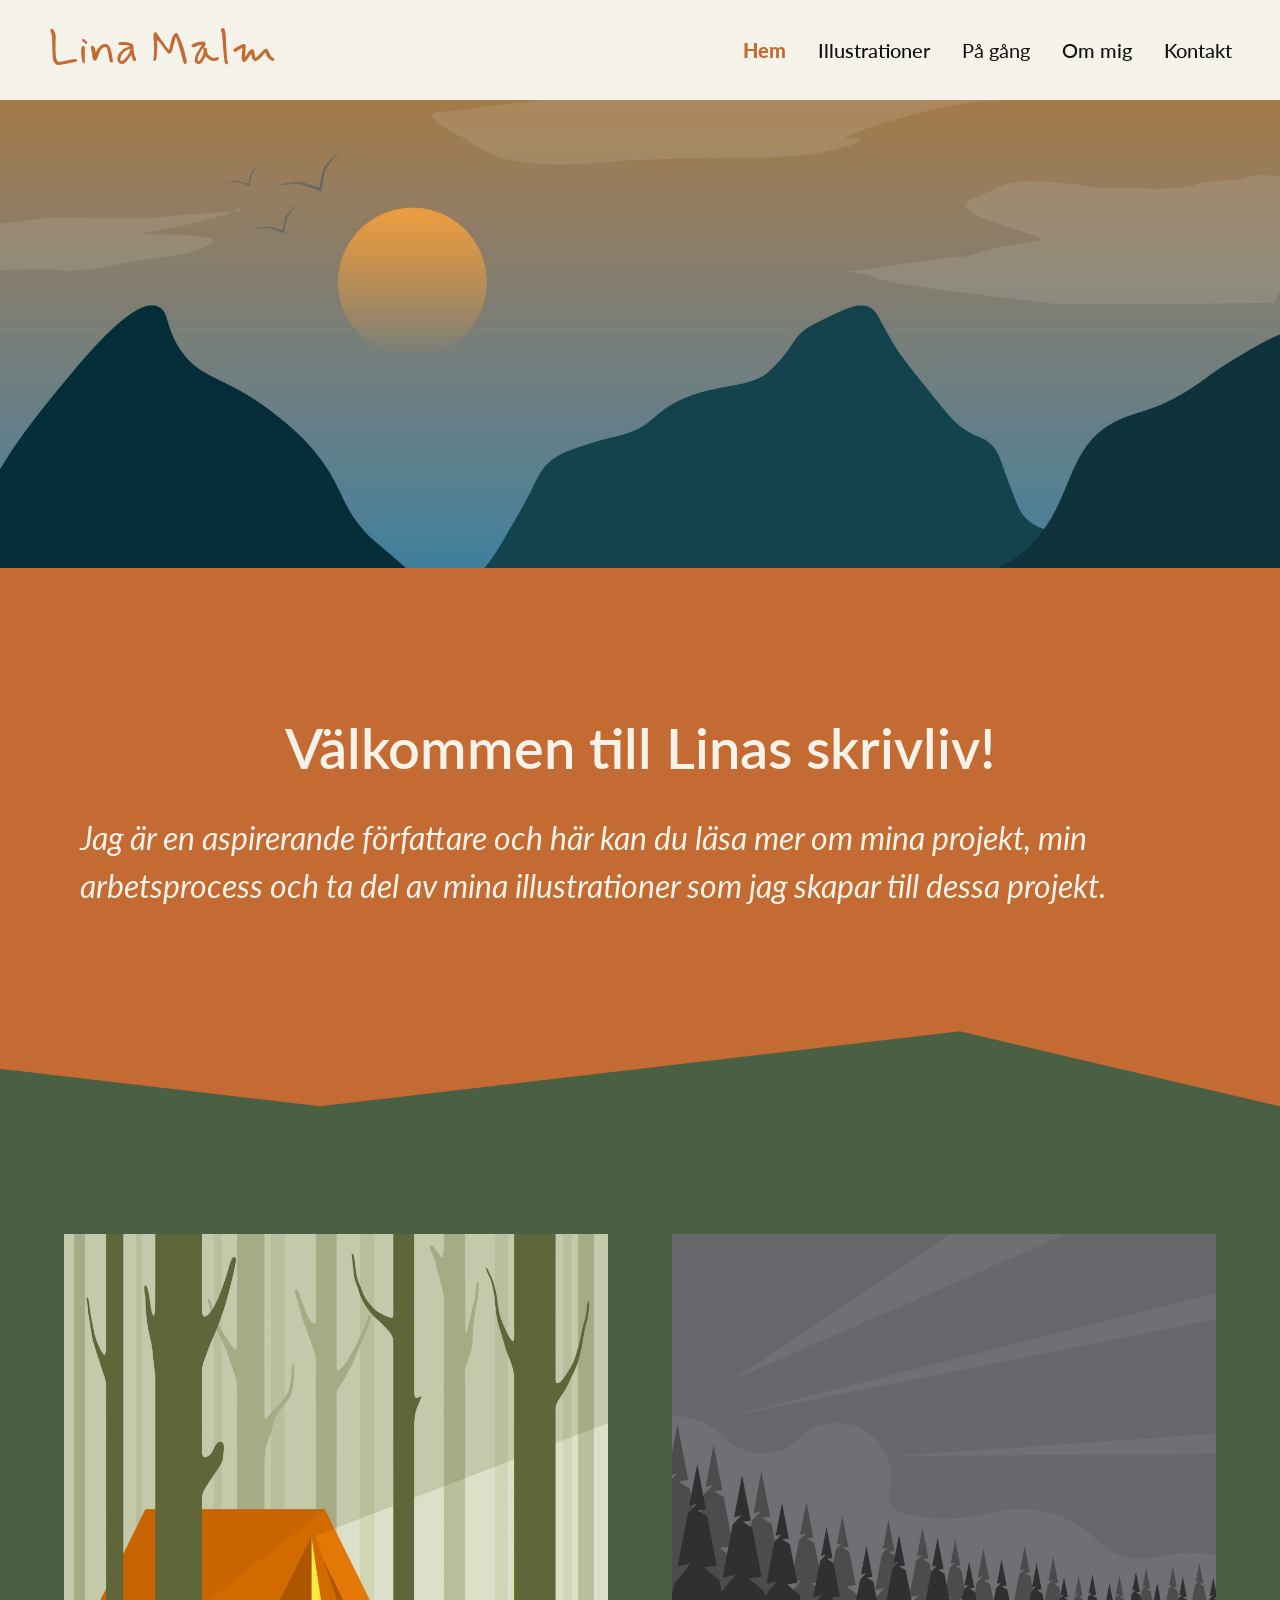
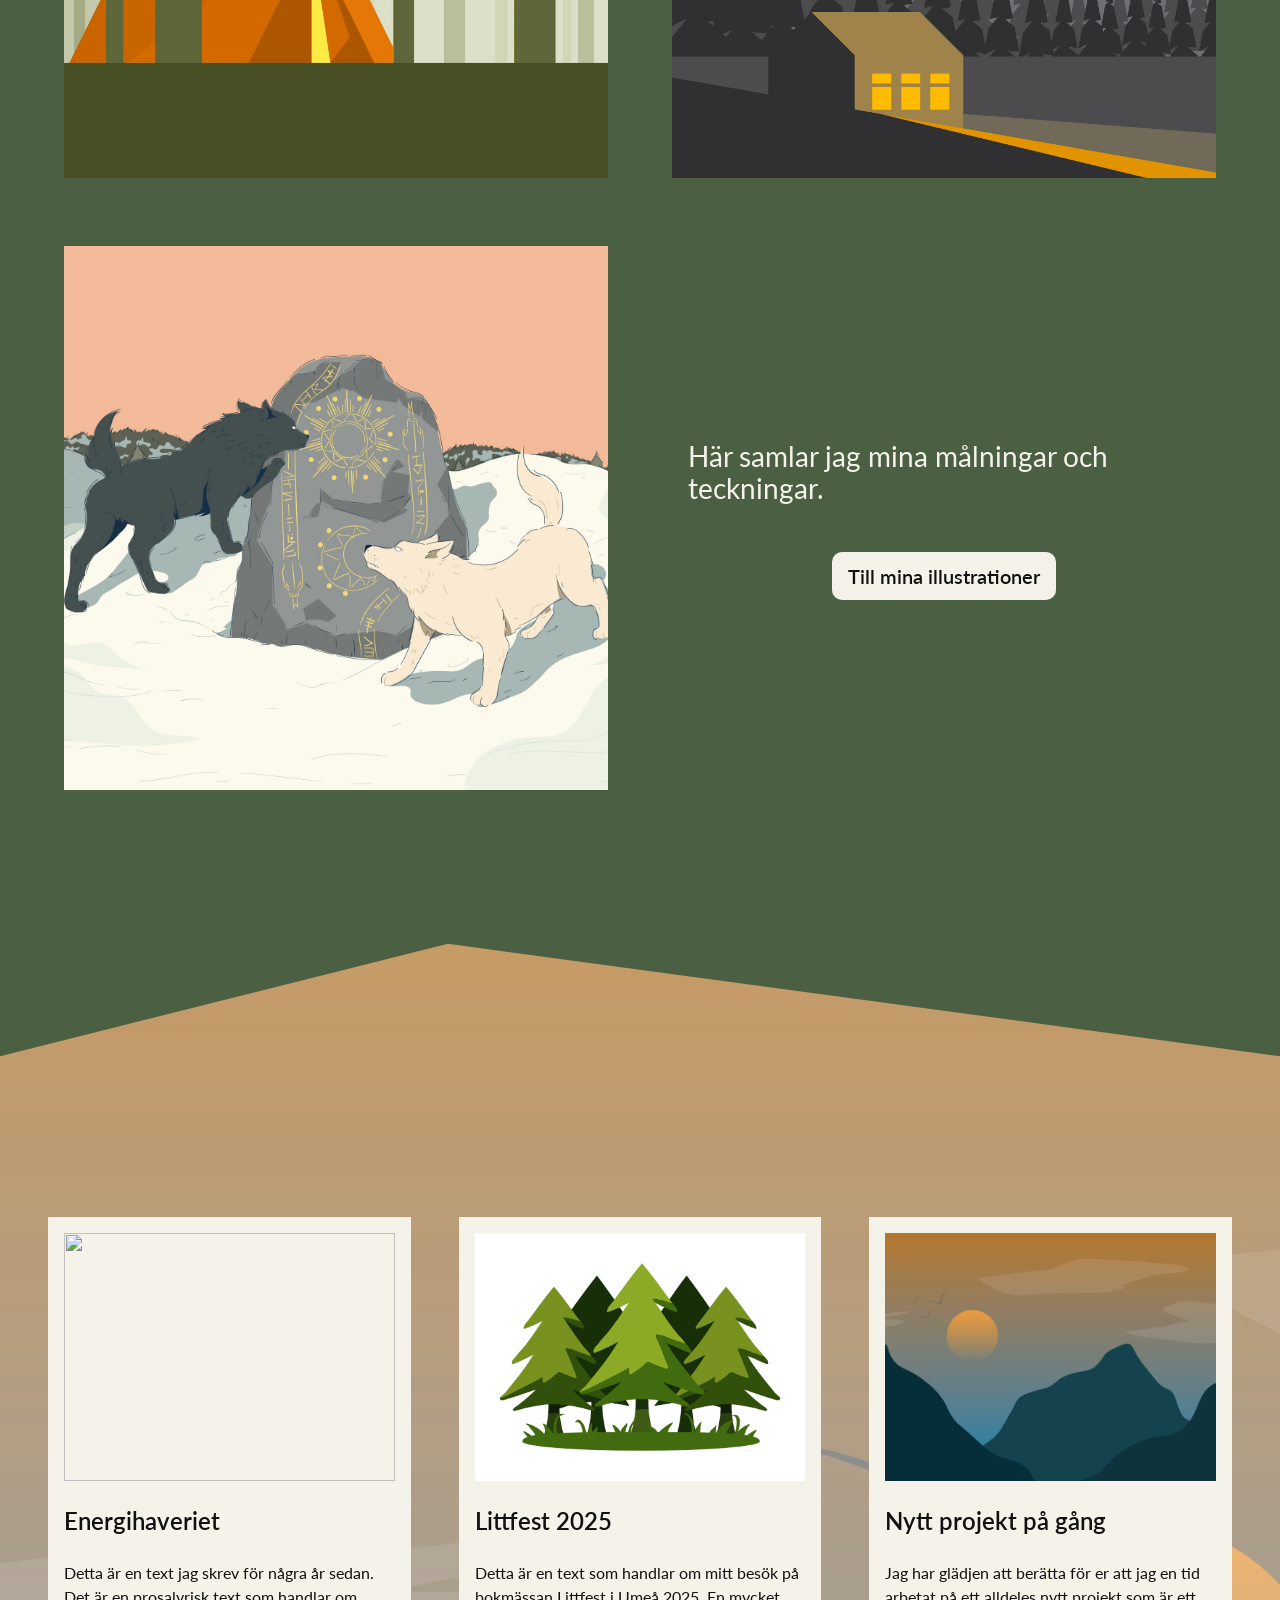
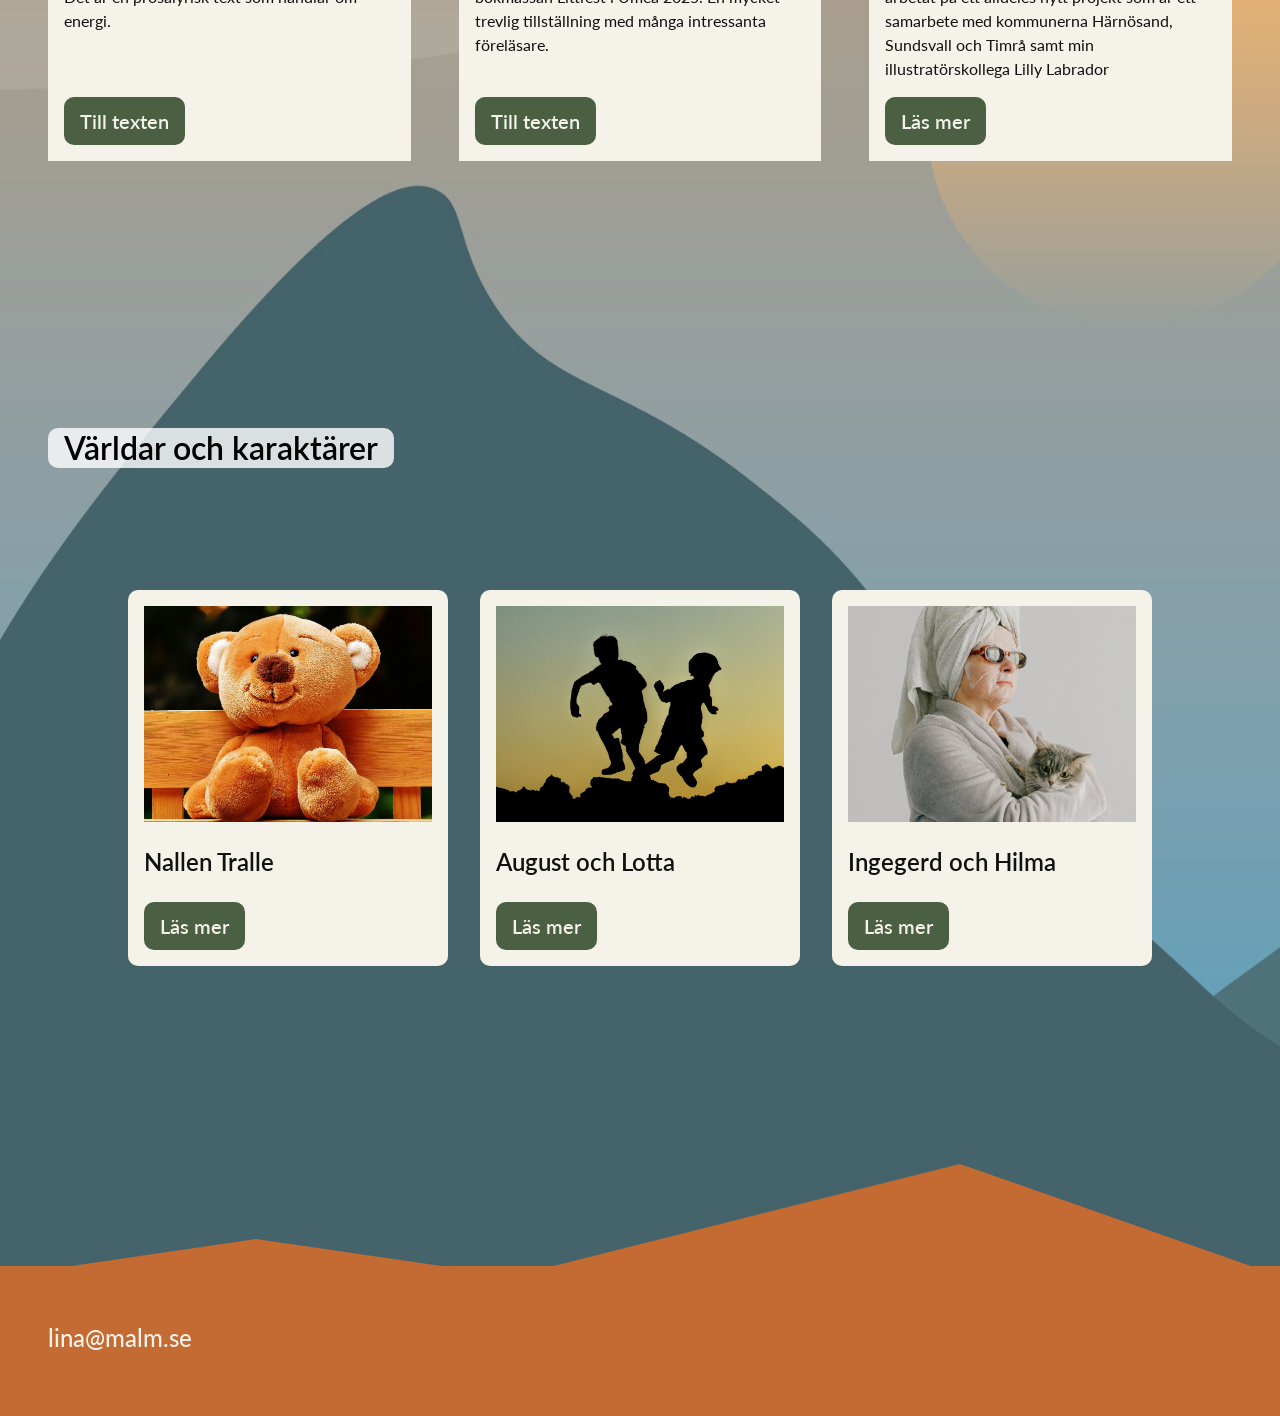
==== commit 8e7bfa70: "Ordnat med buggar i den explanderade menyn" ====
--- a/index.html
+++ b/index.html
@@ -25,25 +25,29 @@
     <link rel="stylesheet" href="style.css">
 
     <!-- Scripts -->
-    <script type="module" src="expandableMenu.js"></script>
+    <script src="expandableMenu.js" defer></script>
+
 </head>
 
 <body>
+
     <header class="site-header">
-        <span class="logotype">Lina Malm</span>
+        <a href="index.html" class="logotype">Lina Malm</a>
+
         <nav class="menu">
             <ul class="menu__menulist">
                 <li class="menu__list-item menu__list-item--current"><a href="index.html">Hem</a></li>
                 <li class="menu__list-item"><a href="illustrationer.html">Illustrationer</a></li>
                 <li class="menu__list-item menu__list-item--expandable">På gång
                     <ul class="menu__sub">
-                        <li class="menu__sub__list-item"><a href="">Världar och karaktärer</a></li>
-                        <li class="menu__sub__list-item"><a href="">Arbetsprocesser</a></li>
-                        <li class="menu__sub__list-item"><a href="">Texter</a></li>
+                        <li class="menu__sub__list-item"><a href="varldarOchKaraktarer.html">Världar och karaktärer</a>
+                        </li>
+                        <li class="menu__sub__list-item"><a href="arbetsprocesser.html">Arbetsprocesser</a></li>
+                        <li class="menu__sub__list-item"><a href="texter.html">Texter</a></li>
                     </ul>
                 </li>
                 <li class="menu__list-item"><a href="om-mig.html">Om mig</a></li>
-                <li class="menu__list-item"><a href="">Kontakt</a></li>
+                <li class="menu__list-item"><a href="kontakt.html">Kontakt</a></li>
             </ul>
 
             <button class="hamburger-menu">
@@ -53,28 +57,29 @@
                         fill="currentColor" />
                 </svg>
 
-
-
             </button>
 
             <ul class="hamburgermenu-expanded">
                 <li class="hamburgermenu-expanded__listitem close-item"><button class="close-button">X</button></li>
                 <li class="hamburgermenu-expanded__listitem"><a href="index.html">Hem</a></li>
-                <li class="hamburgermenu-expanded__listitem"><a href="">Illustrationer</a></li>
+                <li class="hamburgermenu-expanded__listitem"><a href="illustrationer.html">Illustrationer</a></li>
                 <li class="hamburgermenu-expanded__listitem hamburgermenu-expanded__listitem--with-sub-menu">På gång
                     <ul class="hamburgermenu-expanded__submenu-expanded">
-                        <li class="menu__sub__list-item"><a href="">Världar och karaktärer</a></li>
-                        <li class="menu__sub__list-item"><a href="">Arbetsprocesser</a></li>
-                        <li class="menu__sub__list-item"><a href="">Texter</a></li>
+                        <li class="menu__sub__list-item"><a href="varldarOchKaraktarer.html">Världar och karaktärer</a>
+                        </li>
+                        <li class="menu__sub__list-item"><a href="arbetsprocesser.html">Arbetsprocesser</a></li>
+                        <li class="menu__sub__list-item"><a href="texter.html">Texter</a></li>
 
 
                     </ul>
                 </li>
-                <li class="hamburgermenu-expanded__listitem"><a href="">Om mig</a></li>
-                <li class="hamburgermenu-expanded__listitem"><a href="">Kontakt</a></li>
+                <li class="hamburgermenu-expanded__listitem"><a href="om-mig.html">Om mig</a></li>
+                <li class="hamburgermenu-expanded__listitem"><a href="kontakt.html">Kontakt</a></li>
             </ul>
         </nav>
     </header>
+
+
     <div class="container">
 
         <div class="hero">
--- a/style.css
+++ b/style.css
@@ -90,6 +90,7 @@
 .button {
   height: 3rem;
   padding: 0.5rem 1rem;
+  border: 0;
   border-radius: 10px;
   background-color: var(--dark-green);
   color: var(--light-beige);
@@ -692,9 +693,28 @@
   }
 }
 
+@media screen and (max-width: 850px) {
+  .om-mig__picture-heading-ingress {
+    display: flex;
+    flex-direction: column;
+    align-items: flex-start;
+    padding-bottom: 3rem;
+  }
+
+  .om-mig__picture {
+    max-width: 500px;
+  }
+}
+
+@media screen and (max-width: 560px) {
+  .content__om-mig {
+    padding: 2rem 1rem;
+  }
+}
+
 /* ILLUSTRATIONER - UNDERSIDAN */
 
-.illustrationer--outer-container {
+.outer-container {
   background: var(--light-beige);
 }
 
@@ -743,3 +763,70 @@
     padding: 3rem 0.5rem;
   }
 }
+
+/* KONTAKTA MIG - UNDERSIDA */
+.contact-container {
+  margin-top: 100px;
+  padding-inline: 2rem;
+  max-width: 800px;
+  margin-inline: auto;
+  height: 85vh;
+  display: flex;
+  align-items: center;
+  justify-content: space-evenly;
+  /* flex-wrap: wrap; */
+
+  gap: 2rem;
+  background-color: var(--light-beige);
+
+  h2 {
+    margin: 0;
+  }
+  p {
+    font-size: 20px;
+    padding: 0 0 3rem;
+    margin: 0;
+  }
+}
+
+.contact-left {
+  display: flex;
+  flex-direction: column;
+  align-items: start;
+  gap: 20px;
+}
+
+.contact-inputs {
+  width: 350px;
+  height: 50px;
+  border: none;
+  outline: none;
+  padding-left: 25px;
+  font-weight: 400;
+  font-family: var(--font-paragraphs);
+  color: var(--dark-grey);
+  border-radius: 50px;
+}
+
+.contact-left textarea {
+  height: 140px;
+  padding-top: 15px;
+  border-radius: 20px;
+}
+
+.contact-inputs:focus {
+  border: 2px solid var(--mustard-yellow);
+}
+
+.contact-inputs::placeholder {
+  color: #a9a9a9;
+  font-family: var(--font-paragraphs);
+}
+
+.contact-right img {
+  max-width: 400px;
+}
+
+.footer__subpage {
+  margin: 0;
+}
